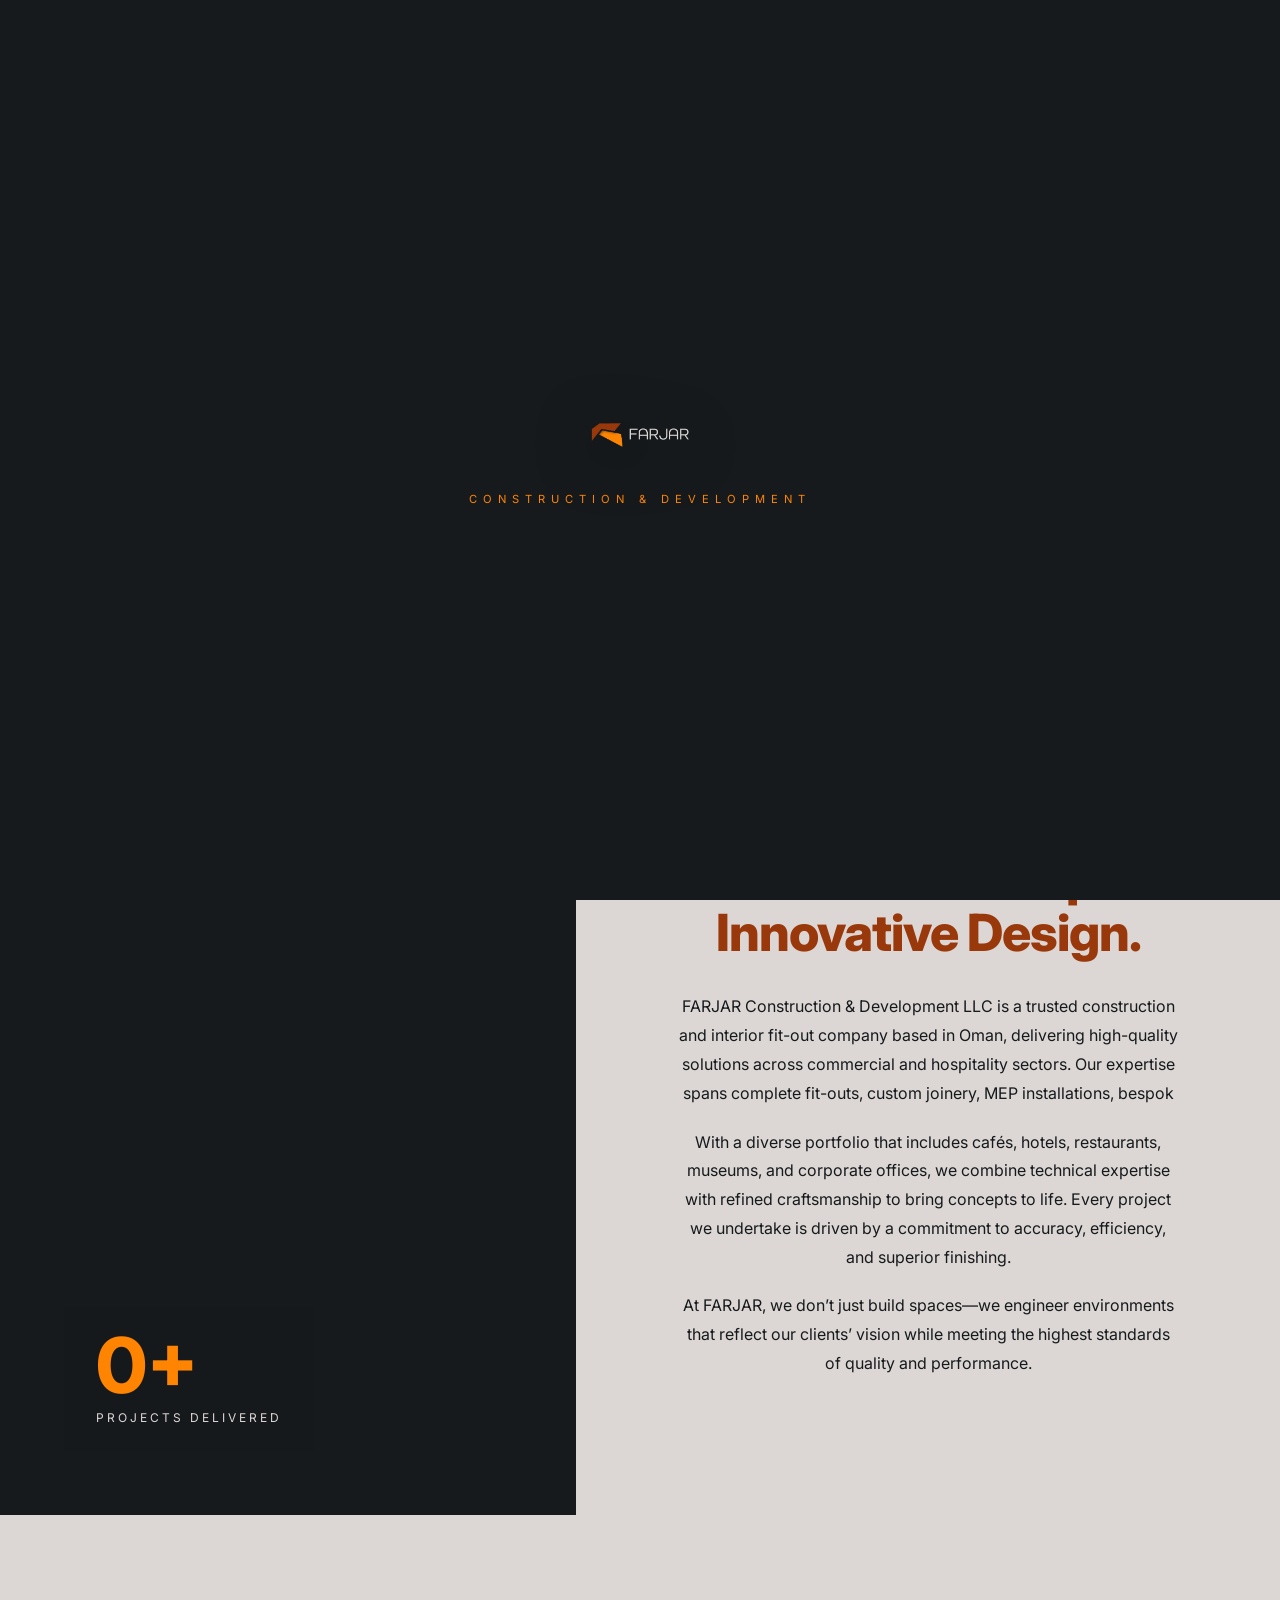
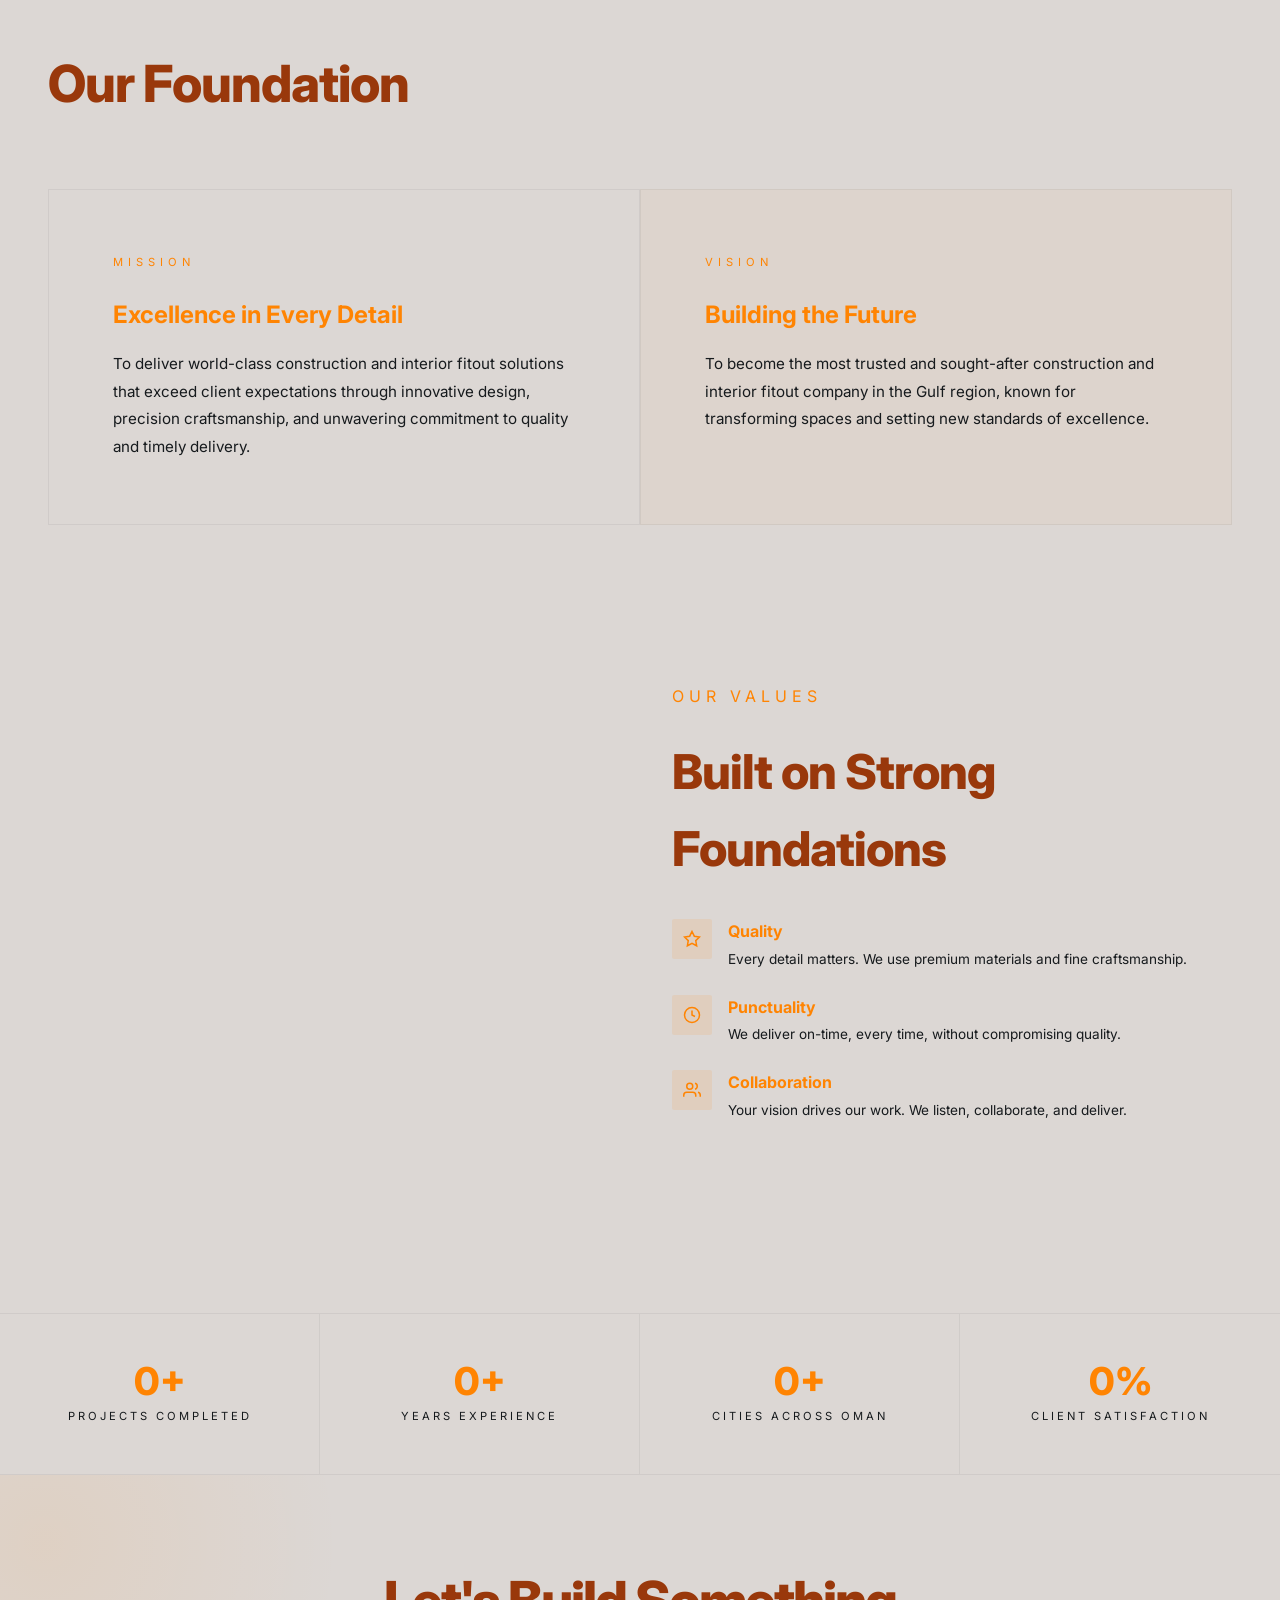
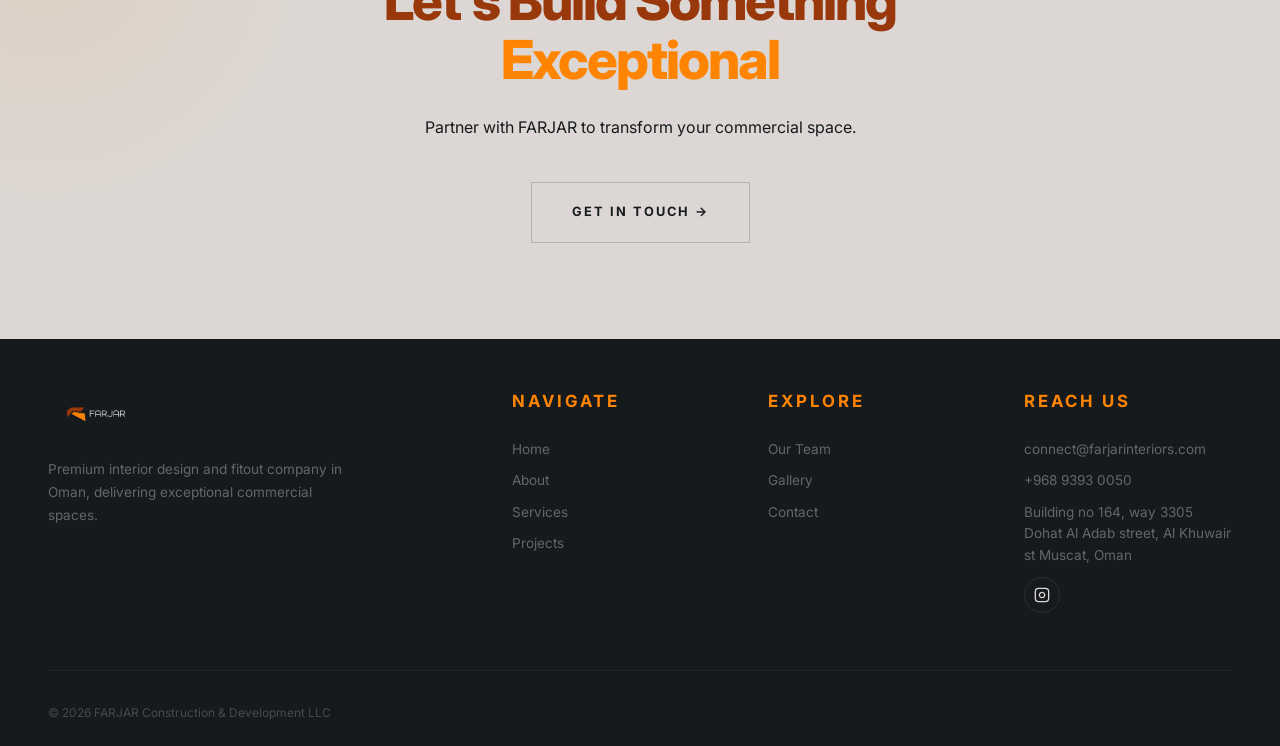
==== pages/about.html @ 0eae5cf3 "Initial commit Made-with: Cursor" ====
<!DOCTYPE html>
<html lang="en">
<head>
  <meta charset="UTF-8">
  <meta name="viewport" content="width=device-width, initial-scale=1.0">
  <meta name="description" content="About FARJAR Construction — our story, mission, vision, and values driving excellence in interior design and fitout across Oman.">
  <title>About — FARJAR</title>
  <link rel="preconnect" href="https://fonts.googleapis.com">
  <link rel="preconnect" href="https://fonts.gstatic.com" crossorigin>
  <link href="https://fonts.googleapis.com/css2?family=Inter:wght@300;400;500;600;700;800;900&display=swap" rel="stylesheet">
  <script src="https://cdn.tailwindcss.com"></script>
  <script>tailwind.config={theme:{extend:{colors:{dark:'#161A1D',beige:'#DCD7D4',brown:'#99380B',orange:'#FF8402'},fontFamily:{inter:['Inter','sans-serif']}}}}</script>
  <link rel="stylesheet" href="../css/style.css">
  <link rel="icon" type="image/png" href="../assets/images/logo/farjar-logo-stacked.png">
</head>
<body class="font-inter">

  <!-- Page Hero -->
  <section class="f-page-hero">
    <div class="f-page-hero-content">
      <span class="f-label">About Us</span>
      <h1>Crafting Spaces. <br>Building Legacies.</h1>
      <p>A leading construction and interior fitout company shaping exceptional spaces across Oman.</p>
    </div>
  </section>

  <!-- Split Story -->
  <section class="f-about">
    <div class="f-about-visual">
      <img src="../assets/images/projects/55-azaiba/55 Azaiba 01.jpeg" alt="55 Coffee" data-parallax loading="lazy">
      <div class="f-about-visual-stat" data-reveal="up">
        <h3 data-count="42">0+</h3>
        <p>Projects Delivered</p>
      </div>
    </div>
    <div class="f-about-content">
      <span class="f-label" data-reveal="up">Our Story</span>
      <h2 data-reveal="up">Precision Craftsmanship.<br>Innovative Design.</h2>
      <p data-reveal="up">FARJAR Construction & Development LLC is a trusted construction and interior fit-out 
        company based in Oman, delivering high-quality solutions across commercial and hospitality 
        sectors. Our expertise spans complete fit-outs, custom joinery, MEP installations, bespok</p>
      <p data-reveal="up">With a diverse portfolio that includes cafés, hotels, restaurants, museums, and corporate 
        offices, we combine technical expertise with refined craftsmanship to bring concepts to life. 
        Every project we undertake is driven by a commitment to accuracy, efficiency, and superior 
        finishing. </p>
        <p data-reveal="up">At FARJAR, we don’t just build spaces—we engineer environments that reflect our clients’ 
          vision while meeting the highest standards of quality and performance.</p>
    </div>
  </section>

  <!-- Mission / Vision — Layered Cards -->
  <section style="padding:8rem 3rem;">
    <div style="max-width:1200px;margin:0 auto;">
      <h2 style="font-size:clamp(2rem,4vw,3.5rem);font-weight:800;letter-spacing:-1px;margin-bottom:4rem;color:#99380B" data-reveal="up">Our Foundation</h2>
      <div style="display:grid;grid-template-columns:1fr 1fr;gap:0;">
        <div style="padding:4rem;border:1px solid rgba(22,26,29,0.06);position:relative" data-reveal="left">
          <span style="font-size:0.7rem;letter-spacing:5px;text-transform:uppercase;color:var(--orange);display:block;margin-bottom:1.5rem">Mission</span>
          <h3 style="font-size:1.5rem;font-weight:700;margin-bottom:1rem;color:#FF8402">Excellence in Every Detail</h3>
          <p style="font-size:0.95rem;color:#161A1D;line-height:1.8">To deliver world-class construction and interior fitout solutions that exceed client expectations through innovative design, precision craftsmanship, and unwavering commitment to quality and timely delivery.</p>
        </div>
        <div style="padding:4rem;border:1px solid rgba(22,26,29,0.06);background:rgba(255,132,2,0.03);position:relative" data-reveal="right">
          <span style="font-size:0.7rem;letter-spacing:5px;text-transform:uppercase;color:var(--orange);display:block;margin-bottom:1.5rem">Vision</span>
          <h3 style="font-size:1.5rem;font-weight:700;margin-bottom:1rem;color:#FF8402">Building the Future</h3>
          <p style="font-size:0.95rem;color:#161A1D;line-height:1.8">To become the most trusted and sought-after construction and interior fitout company in the Gulf region, known for transforming spaces and setting new standards of excellence.</p>
        </div>
      </div>
    </div>
  </section>

  <!-- Interactive Three.js + Values -->
  <section style="padding:0 3rem 10rem;">
    <div style="max-width:1200px;margin:0 auto;display:grid;grid-template-columns:1fr 1fr;gap:4rem;align-items:center">
      <div class="f-three-wrap" id="aboutThree" style="height:500px;"></div>
      <div>
        <span style="font-size:1rem;letter-spacing:5px;text-transform:uppercase;color:var(--orange);display:block;margin-bottom:1.5rem" data-reveal="up">Our Values</span>
        <h2 style="font-size:clamp(2rem,4vw,3rem);font-weight:800;letter-spacing:-1px;margin-bottom:2rem;color:#99380B" data-reveal="up">Built on Strong<br>Foundations</h2>
        <div style="display:flex;flex-direction:column;gap:1.5rem" data-stagger>
          <div style="display:flex;gap:1rem;align-items:start">
            <div style="width:40px;height:40px;flex-shrink:0;display:flex;align-items:center;justify-content:center;background:rgba(255,132,2,0.1);border-radius:2px"><svg width="18" height="18" viewBox="0 0 24 24" fill="none" stroke="#FF8402" stroke-width="2"><path d="M12 2l3.09 6.26L22 9.27l-5 4.87 1.18 6.88L12 17.77l-6.18 3.25L7 14.14 2 9.27l6.91-1.01L12 2z"/></svg></div>
            <div><h4 style="font-weight:700;margin-bottom:0.25rem;color:#FF8402">Quality</h4><p style="font-size:0.85rem;color:#161A1D;line-height:1.6">Every detail matters. We use premium materials and fine craftsmanship.</p></div>
          </div>
          <div style="display:flex;gap:1rem;align-items:start">
            <div style="width:40px;height:40px;flex-shrink:0;display:flex;align-items:center;justify-content:center;background:rgba(255,132,2,0.1);border-radius:2px"><svg width="18" height="18" viewBox="0 0 24 24" fill="none" stroke="#FF8402" stroke-width="2"><circle cx="12" cy="12" r="10"/><path d="M12 6v6l4 2"/></svg></div>
            <div><h4 style="font-weight:700;margin-bottom:0.25rem;color:#FF8402">Punctuality</h4><p style="font-size:0.85rem;color:#161A1D;line-height:1.6">We deliver on-time, every time, without compromising quality.</p></div>
          </div>
          <div style="display:flex;gap:1rem;align-items:start">
            <div style="width:40px;height:40px;flex-shrink:0;display:flex;align-items:center;justify-content:center;background:rgba(255,132,2,0.1);border-radius:2px"><svg width="18" height="18" viewBox="0 0 24 24" fill="none" stroke="#FF8402" stroke-width="2"><path d="M17 21v-2a4 4 0 0 0-4-4H5a4 4 0 0 0-4 4v2"/><circle cx="9" cy="7" r="4"/><path d="M23 21v-2a4 4 0 0 0-3-3.87"/><path d="M16 3.13a4 4 0 0 1 0 7.75"/></svg></div>
            <div><h4 style="font-weight:700;margin-bottom:0.25rem;color:#FF8402">Collaboration</h4><p style="font-size:0.85rem;color:#161A1D;line-height:1.6">Your vision drives our work. We listen, collaborate, and deliver.</p></div>
          </div>
        </div>
      </div>
    </div>
  </section>

  <!-- Stats -->
  <div class="f-stats">
    <div class="f-stat"><h3 data-count="42">0+</h3><p>Projects Completed</p></div>
    <div class="f-stat"><h3 data-count="3">0+</h3><p>Years Experience</p></div>
    <div class="f-stat"><h3 data-count="15">0+</h3><p>Cities Across Oman</p></div>
    <div class="f-stat"><h3 data-count="100">0%</h3><p>Client Satisfaction</p></div>
  </div>

  <!-- CTA -->
  <section class="f-cta">
    <h2 data-reveal="up">Let's Build Something<br><span style="color:var(--orange)">Exceptional</span></h2>
    <p data-reveal="up">Partner with FARJAR to transform your commercial space.</p>
    <a href="https://api.whatsapp.com/send?phone=96893930050" target="_blank" rel="noopener noreferrer" data-reveal="up"><span>Get In Touch →</span></a>
  </section>

  <script src="https://cdnjs.cloudflare.com/ajax/libs/three.js/r128/three.min.js"></script>
  <script src="https://cdnjs.cloudflare.com/ajax/libs/gsap/3.12.5/gsap.min.js"></script>
  <script src="https://cdnjs.cloudflare.com/ajax/libs/gsap/3.12.5/ScrollTrigger.min.js"></script>
  <script>gsap.registerPlugin(ScrollTrigger);</script>
  <script src="../reusable_code/loader.js"></script>
  <script src="../reusable_code/nav.js"></script>
  <script src="../js/three-scene.js"></script>
  <script src="../js/animations.js"></script>
  <script>document.addEventListener('DOMContentLoaded',()=>{createThreeScene('aboutThree',{geometryType:'icosahedron'})});</script>
  <script src="../reusable_code/footer.js"></script>
</body>
</html>
---- css/style.css ----
/* ============================================
   FARJAR V2 — Award-Winning Design System
   Palette: #DCD7D4 (bg) · #161A1D (text) · #99380B · #FF8402
   ============================================ */

:root {
  --dark:   #161A1D;
  --beige:  #DCD7D4;
  --brown:  #99380B;
  --orange: #FF8402;
  --font:   'Inter', sans-serif;
}

/* === RESET === */
*,*::before,*::after{margin:0;padding:0;box-sizing:border-box}
html{font-size:16px;overflow-x:hidden;scroll-behavior:smooth}
body{font-family:var(--font);background:var(--beige);color:var(--dark);line-height:1.6;overflow-x:hidden;-webkit-font-smoothing:antialiased;-moz-osx-font-smoothing:grayscale}
a{text-decoration:none;color:inherit}
ul,ol{list-style:none}
img{max-width:100%;display:block}
button{cursor:pointer;border:none;background:none;font-family:inherit;outline:none}
input,textarea{font-family:inherit;outline:none}

/* === SMOOTH SCROLL CONTAINER === */
.smooth-wrapper{position:relative;width:100%}

/* === LOADER — Cinematic (stays dark for drama) === */
.f-loader{
  position:fixed;inset:0;z-index:10000;
  background:var(--dark);
  display:flex;align-items:center;justify-content:center;flex-direction:column;
}
.f-loader-line{
  width:0;height:2px;background:var(--orange);
  position:absolute;top:50%;left:0;
  transition:none;
}
.f-loader-text{
  font-size:clamp(2rem,6vw,4.5rem);font-weight:800;
  letter-spacing:-2px;color:var(--beige);
  opacity:0;
  clip-path:inset(0 100% 0 0);
}
.f-loader-sub{
  font-size:0.7rem;letter-spacing:6px;text-transform:uppercase;
  color:var(--orange);margin-top:1rem;opacity:0;
}

/* === NAV — Standard Professional === */
.f-navbar{
  position:fixed;top:0;left:0;width:100%;z-index:1000;
  padding:0.75rem 1.25rem;
  display:flex;align-items:center;justify-content:space-between;
  background:#161A1D;
  transition:all 0.4s ease;
  border-bottom:1px solid rgba(220,215,212,0.08);
}

.f-navbar.scrolled{
  background:rgba(22,26,29,0.95);
  backdrop-filter:blur(10px);
  padding:0.6rem 1.25rem;
  border-bottom:1px solid rgba(220,215,212,0.1);
  box-shadow:0 4px 30px rgba(0,0,0,0.25);
}

.f-navbar-logo {
  display:flex;align-items:center;justify-content:center;
  transition:all 0.4s ease;
}
.f-navbar-logo img{
  height:46px;
  object-fit:contain;
  filter:drop-shadow(0 2px 8px rgba(22,26,29,0.1));
}
.f-navbar-logo:hover {
  transform:translateY(-2px) scale(1.02);
}

.f-navbar-links{
  display:flex;align-items:center;gap:1.25rem;
}
.f-navbar-links a{
  font-size:0.8rem;
  font-weight:600;
  letter-spacing:0.8px;
  text-transform:uppercase;
  color:var(--beige);
  transition:color 0.3s ease;
  position:relative;
}
.f-navbar-links a:hover,
.f-navbar-links a.active{
  color:var(--orange);
}
.f-navbar-links a::after{
  content:'';position:absolute;bottom:-4px;left:0;
  width:0%;height:2px;background:var(--orange);
  transition:width 0.3s ease;
}
.f-navbar-links a:hover::after,
.f-navbar-links a.active::after{
  width:100%;
}

.mobile-only{display:none;}
.desktop-only{display:flex;}

/* Mobile Hamburger */
.f-nav-menu-btn{
  width:34px;height:34px;
  display:flex;flex-direction:column;align-items:center;justify-content:center;gap:5px;
  cursor:pointer;position:relative;z-index:1001;
}
.f-nav-menu-btn span{
  width:18px;height:2px;background:var(--beige);
  transition:all 0.4s cubic-bezier(0.77,0,0.175,1);
  transform-origin:center;
}
.f-nav-menu-btn.open span:nth-child(1){transform:rotate(45deg) translate(5px,5px)}
.f-nav-menu-btn.open span:nth-child(2){opacity:0;transform:scaleX(0)}
.f-nav-menu-btn.open span:nth-child(3){transform:rotate(-45deg) translate(5px,-5px)}

/* Mobile Dropdown */
.f-mobile-dropdown{
  position:fixed;top:0;left:0;width:100%;
  background:#161A1D;z-index:999;
  display:flex;flex-direction:column;align-items:center;padding:5rem 2rem 2rem;
  transform:translateY(-100%);
  transition:transform 0.5s cubic-bezier(0.77,0,0.175,1);
  border-bottom:1px solid rgba(220,215,212,0.08);
  box-shadow:0 10px 40px rgba(0,0,0,0.35);
}
.f-mobile-dropdown.open{
  transform:translateY(0);
}
.f-mobile-dropdown a{
  font-size:1.5rem;font-weight:700;
  color:var(--beige);
  padding:1rem 0;width:100%;text-align:center;
  border-bottom:1px solid rgba(220,215,212,0.08);
}
.f-mobile-dropdown a:hover,
.f-mobile-dropdown a.active{color:var(--orange)}

/* Ensure section navigation/action links use brand text color */
.f-hero-cta span,
.f-service-slider-nav button{
  color:var(--brown);
}

/* Larger span/subheading text across sections */
.f-label,
.f-hero-tag,
.f-project-cat,
.f-team-member-role,
.f-form-field label,
.f-footer-col h5{
  font-size:1.05rem !important;
}

.f-services span[data-reveal][style*="letter-spacing:5px"],
.f-services span[data-reveal][style*="letter-spacing: 5px"],
.f-projects span[data-reveal][style*="letter-spacing:5px"],
.f-projects span[data-reveal][style*="letter-spacing: 5px"],
.f-gallery span[data-reveal][style*="letter-spacing:5px"],
.f-gallery span[data-reveal][style*="letter-spacing: 5px"],
.f-team span[data-reveal][style*="letter-spacing:5px"],
.f-team span[data-reveal][style*="letter-spacing: 5px"],
.f-contact span[data-reveal][style*="letter-spacing:5px"],
.f-contact span[data-reveal][style*="letter-spacing: 5px"]{
  font-size:1.15rem !important;
}

@media(max-width:1024px){
  .desktop-only{display:none;}
  .mobile-only{display:flex;}
}

/* === HERO — Cinematic Split === */
.f-hero{
  height:100vh;width:100%;
  position:relative;overflow:hidden;
  display:grid;grid-template-columns:1fr 1fr;
}
.f-hero-left{
  display:flex;flex-direction:column;justify-content:flex-end;
  /* push hero content below fixed navbar */
  padding:5.6rem 3rem 6rem;position:relative;z-index:2;
}
.f-hero-right{
  position:relative;overflow:hidden;
}
.f-hero-right video{
  position:absolute;inset:0;width:100%;height:100%;object-fit:cover;
}
.f-hero-right::after{
  content:'';position:absolute;inset:0;
  background:linear-gradient(to right,var(--beige) 0%,transparent 40%);
}
.f-hero-tag{
  font-size:0.7rem;letter-spacing:5px;text-transform:uppercase;
  color:var(--orange);margin-bottom:1.5rem;
  overflow:hidden;
}
.f-hero-title{
  font-size:clamp(2.5rem,4.5vw,4.5rem);font-weight:800;
  line-height:1;letter-spacing:-1.5px;
  color:#99380B;
}
.f-hero-title span{
  display:block;overflow:hidden;
}
.f-hero-title span em{
  display:inline-block;font-style:normal;
  transform:translateY(120%);
}
.f-hero-desc{
  font-size:1rem;color:#161A1D;
  max-width:380px;margin-top:2rem;line-height:1.8;
}
.f-hero-cta{
  margin-top:2.5rem;display:flex;align-items:center;gap:1rem;
}
.f-hero-cta a{
  display:inline-flex;align-items:center;gap:0.5rem;
  padding:1rem 2rem;font-size:0.8rem;font-weight:600;
  letter-spacing:2px;text-transform:uppercase;
  border:1px solid rgba(22,26,29,0.2);
  color:var(--dark);
  transition:all 0.5s cubic-bezier(0.77,0,0.175,1);
  position:relative;overflow:hidden;
}
.f-hero-cta a::before{
  content:'';position:absolute;inset:0;
  background:var(--orange);
  transform:translateX(-101%);
  transition:transform 0.5s cubic-bezier(0.77,0,0.175,1);
}
.f-hero-cta a:hover::before{transform:translateX(0)}
.f-hero-cta a span{position:relative;z-index:1}
.f-hero-cta a:hover{border-color:var(--orange);color:#fff}

/* Scroll indicator */
.f-scroll-cue{
  position:absolute;bottom:3rem;left:3rem;z-index:3;
  display:flex;align-items:center;gap:1rem;
}
.f-scroll-cue-line{
  width:60px;height:1px;background:var(--orange);
  transform-origin:left;
  animation:scrollCuePulse 2s ease-in-out infinite;
}
@keyframes scrollCuePulse{
  0%,100%{transform:scaleX(1);opacity:0.5}
  50%{transform:scaleX(1.5);opacity:1}
}
.f-scroll-cue span{
  font-size:0.65rem;letter-spacing:4px;text-transform:uppercase;
  color:rgba(22,26,29,0.4);
}

/* === HORIZONTAL SCROLL SECTION === */
.f-hscroll{
  position:relative;overflow:hidden;
}
.f-hscroll-track{
  display:flex;width:max-content;
  will-change:transform;
}
.f-hscroll-panel{
  width:100vw;height:100vh;flex-shrink:0;
  display:flex;align-items:center;justify-content:center;
  position:relative;padding:3rem;
}

/* === ABOUT — Split Storytelling === */
.f-about{
  min-height:100vh;
  display:grid;grid-template-columns:45% 55%;
  position:relative;
}
.f-about-visual{
  position:relative;overflow:hidden;
  background:var(--dark);
}
.f-about-visual img{
  width:100%;height:100%;object-fit:cover;
}
.f-about-visual::after{
  content:none;
}
.f-about-visual-stat{
  position:absolute;bottom:4rem;left:4rem;z-index:2;
  background:rgba(22,26,29,0.75);backdrop-filter:blur(10px);
  padding:1.5rem 2rem;
}
.f-about-visual-stat h3{
  font-size:clamp(3rem,6vw,5rem);font-weight:800;
  color:#FF8402;line-height:0.9;
}
.f-about-visual-stat p{
  font-size:0.75rem;letter-spacing:3px;text-transform:uppercase;
  color:var(--beige);margin-top:0.5rem;
}
.f-about-content{
  padding:6rem 4rem;display:flex;flex-direction:column;justify-content:center;
  align-items:center;text-align:center;
}
.f-about-content .f-label{
  font-size:0.7rem;letter-spacing:5px;text-transform:uppercase;
  color:#FF8402;margin-bottom:2rem;
}
.f-about-content h2{
  font-size:clamp(2.3rem,4vw,3.6rem);font-weight:800;
  line-height:1.1;letter-spacing:-1px;
  margin-bottom:2rem;color:#99380B;
}
.f-about-content p{
  font-size:1rem;color:#161A1D;
  max-width:500px;line-height:1.8;margin-bottom:1.25rem;
  text-align:center;
}
.f-about-values{
  display:grid;grid-template-columns:1fr 1fr;gap:2rem;margin-top:3rem;
}
.f-about-value{
  padding:1.5rem;border:1px solid rgba(22,26,29,0.08);
  transition:all 0.4s ease;
  background:rgba(255,255,255,0.3);
  backdrop-filter:blur(10px);
}
.f-about-value:hover{
  border-color:var(--orange);
  transform:translateY(-4px);
  box-shadow:0 12px 24px rgba(22,26,29,0.08);
}
.f-about-value h4{
  font-size:1rem;font-weight:700;margin-bottom:0.5rem;color:#FF8402;
  text-align:left;
}
.f-about-value p{
  font-size:0.85rem;color:#161A1D;
  margin:0;line-height:1.6;
  text-align:left;
}

/* === SERVICES — Stacked Cards === */
.f-services{
  padding:5rem 3rem;position:relative;
}
.f-services-header{
  display:flex;flex-direction:column;gap:1rem;
  margin-bottom:3.5rem;align-items:center;max-width:900px;
  text-align:center;margin-left:auto;margin-right:auto;
}
.f-services-header h2{
  font-size:clamp(2.3rem,4vw,3.6rem);font-weight:800;
  line-height:1.1;letter-spacing:-1.5px;color:#99380B;
}
.f-services-header p{
  font-size:1rem;color:#161A1D;
  max-width:620px;line-height:1.75;
}
.f-service-stack{
  display:flex;gap:0;
  position:relative;
}
#serviceSlider{
  transition:left 0.55s cubic-bezier(0.25,0.46,0.45,0.94);
}
.f-service-stack-wrap{
  overflow:hidden;position:relative;
  scroll-behavior:smooth;
}
/* Homepage slider: taller slide + full image in frame (contain), not heavy crop */
.f-service-stack-wrap--rich .f-service-item{
  height:min(76vh,920px);
  min-height:520px;
  background:linear-gradient(180deg,#22282c 0%,#161A1D 45%,#161A1D 100%);
}
.f-service-slider-nav{
  display:flex;gap:1rem;margin-top:2.5rem;justify-content:center;
}
.f-service-slider-nav button{
  width:48px;height:48px;border-radius:50%;
  border:1px solid rgba(22,26,29,0.15);background:transparent;
  display:flex;align-items:center;justify-content:center;
  cursor:pointer;transition:all 0.4s ease;color:var(--dark);
  font-size:1.2rem;
}
.f-service-slider-nav button:hover{
  background:var(--orange);border-color:var(--orange);color:#fff;
}
.f-service-dots{
  display:flex;flex-wrap:wrap;gap:0.45rem;align-items:center;
  justify-content:center;
  max-width:min(100%,640px);
}
.f-service-dot{
  min-width:34px;height:34px;padding:0 0.5rem;border-radius:999px;
  background:rgba(22,26,29,0.06);
  border:1px solid rgba(22,26,29,0.14);
  color:rgba(22,26,29,0.65);
  font-size:0.72rem;
  font-weight:700;
  line-height:1;
  display:inline-flex;
  align-items:center;
  justify-content:center;
  transition:all 0.3s ease;
  cursor:pointer;
}
.f-service-dot.active{
  background:var(--orange);
  color:var(--dark);
  border-color:var(--orange);
  box-shadow:0 8px 20px rgba(255,132,2,0.25);
}
.f-service-item{
  position:relative;height:62vh;overflow:hidden;
  flex:0 0 100%;width:100%;
  cursor:pointer;
  transform-style:preserve-3d;
  transition:transform 0.28s ease;
  will-change:transform;
}
.f-service-item img{
  position:absolute;inset:0;width:100%;height:100%;
  object-fit:cover;opacity:0.3;
  transition:all 0.65s ease;
}
.f-service-item:hover img{opacity:0.5;transform:scale(1.015)}
.f-service-item:hover{
  z-index:2;
}
.f-service-item-inner{
  position:relative;z-index:2;height:100%;
  display:flex;flex-direction:column;justify-content:flex-end;
  padding:3rem 2rem;
  transition:all 0.4s cubic-bezier(0.77,0,0.175,1), transform 0.28s ease;
  transform-style:preserve-3d;
  will-change:transform;
}
.f-service-item:hover .f-service-item-inner{
  background:linear-gradient(to top,rgba(153,56,11,0.72) 0%,transparent 85%);
}
.f-service-num{
  font-size:0.95rem;
  letter-spacing:2px;
  color:#FFB36A;
  font-weight:700;
  margin-bottom:0.9rem;
  display:inline-flex;
  align-items:center;
  justify-content:center;
  min-width:44px;
  padding:0.3rem 0.55rem;
  border:1px solid rgba(255,179,106,0.45);
  background:rgba(22,26,29,0.45);
  backdrop-filter:blur(6px);
  border-radius:999px;
  text-shadow:0 0 14px rgba(255,132,2,0.55);
  box-shadow:0 0 0 1px rgba(255,132,2,0.15) inset;
}
.f-service-title{
  font-size:1.6rem;font-weight:700;margin-bottom:0.5rem;
  color:var(--beige);
  transition:transform 0.35s ease;
}
.f-service-item:hover .f-service-title{
  transform:translateY(-4px);
}
.f-service-title,
.f-service-num,
.f-service-desc{
  transform:translateZ(14px);
}
.f-service-desc{
  font-size:0.85rem;color:rgba(220,215,212,0.4);
  max-height:0;overflow:hidden;
  transition:all 0.4s cubic-bezier(0.77,0,0.175,1);
  line-height:1.7;
}
.f-service-item:hover .f-service-desc{
  max-height:200px;color:rgba(220,215,212,0.8);
}
/* Homepage services slider: clearer photos + readable type at rest; hover unchanged */
.f-service-stack-wrap--rich .f-service-item img{
  object-fit:contain;
  object-position:center center;
  opacity:0.88;
  filter:contrast(1.06) saturate(1.03);
}
.f-service-stack-wrap--rich .f-service-item:hover img{
  opacity:0.5;
  transform:scale(1.015);
}
.f-service-stack-wrap--rich .f-service-item .f-service-num{
  color:#FF8402;
  border-color:rgba(255,132,2,0.55);
  text-shadow:0 0 12px rgba(255,132,2,0.45);
  box-shadow:0 0 0 1px rgba(255,132,2,0.2) inset;
}
.f-service-stack-wrap--rich .f-service-item .f-service-title{
  color:#FF8402;
  text-shadow:0 1px 3px rgba(22,26,29,0.35);
}
.f-service-stack-wrap--rich .f-service-item .f-service-desc{
  color:rgba(255,132,2,0.72);
}
.f-service-stack-wrap--rich .f-service-item:hover .f-service-title{
  color:var(--beige);
  text-shadow:none;
  transform:translateY(-4px);
}
.f-service-stack-wrap--rich .f-service-item:hover .f-service-desc{
  color:rgba(220,215,212,0.8);
}

/* Services page: card grid (no slider), shared rich imagery + type */
.f-services--card-grid .f-service-stack{
  display:grid;
  grid-template-columns:repeat(3,1fr);
  gap:1.75rem;
  max-width:1280px;
  margin-left:auto;margin-right:auto;
  width:100%;
}
.f-services--card-grid .f-service-item{
  flex:unset;
  width:100%;
  height:clamp(300px,42vw,430px);
  border-radius:14px;
  overflow:hidden;
  box-shadow:0 10px 36px rgba(22,26,29,0.11);
  border:1px solid rgba(22,26,29,0.08);
  transition:box-shadow 0.45s ease, border-color 0.35s ease;
  transform-style:preserve-3d;
}
.f-services--card-grid .f-service-item:hover{
  z-index:3;
  box-shadow:0 28px 56px rgba(22,26,29,0.16);
  border-color:rgba(255,132,2,0.22);
}
.f-services--card-grid .f-service-item img{
  opacity:0.88;
  filter:contrast(1.06) saturate(1.03);
}
.f-services--card-grid .f-service-item:hover img{
  opacity:0.5;
  transform:scale(1.015);
}
.f-services--card-grid .f-service-item .f-service-title{
  color:#161A1D;
  text-shadow:0 1px 0 rgba(255,255,255,0.55);
}
.f-services--card-grid .f-service-item .f-service-desc{
  color:rgba(22,26,29,0.5);
}
.f-services--card-grid .f-service-item:hover .f-service-title{
  color:var(--beige);
  text-shadow:none;
  transform:translateY(-4px);
}
.f-services--card-grid .f-service-item:hover .f-service-desc{
  color:rgba(220,215,212,0.8);
}
.f-services--card-grid .f-service-item-inner{
  padding:2rem 1.5rem;
}

/* === PROJECTS — Horizontal Scroll Gallery === */
.f-projects{
  padding:5rem 0 0;position:relative;
}
/* Project card mask wrapper */
.f-project-card{
  overflow:hidden;
}
.f-project-card .f-project-img-wrapper{
  width:100%;height:100%;overflow:hidden;
  position:absolute;inset:0;
}
.f-project-card .f-project-img-wrapper img{
  width:100%;height:100%;object-fit:cover;
  transition:transform 1.2s cubic-bezier(0.25,0.46,0.45,0.94);
}
.f-projects-header{
  padding:0 3rem 4rem;
  display:flex;justify-content:center;align-items:center;
  flex-direction:column;gap:1rem;text-align:center;
}
.f-projects-header p{
  text-align:center !important;
  color:#161A1D !important;
}
.f-projects-header h2{
  font-size:clamp(2.3rem,4vw,3.6rem);font-weight:800;
  line-height:1.1;letter-spacing:-1.5px;color:#99380B;
}
.f-projects-scroll{
  display:flex;gap:2rem;padding:0 3rem 6rem;
  overflow-x:auto;scroll-snap-type:x mandatory;
  scrollbar-width:none;
  -ms-overflow-style:none;
  cursor:grab;
  scroll-behavior:smooth;
}
.f-projects-scroll::-webkit-scrollbar{display:none}
.f-projects-scroll:active{cursor:grabbing}

.f-project-card{
  flex:0 0 55vw;height:65vh;
  position:relative;overflow:hidden;
  scroll-snap-align:center;
  border-radius:2px;
  transition:all 0.6s cubic-bezier(0.77,0,0.175,1);
}
.f-project-card:hover{
  flex:0 0 60vw;
  transform:translateY(-3px);
  box-shadow:0 10px 28px rgba(22,26,29,0.1);
}
.f-project-card > img,
.f-project-card .f-project-img-wrapper img{
  width:100%;height:100%;object-fit:cover;
  transition:transform 1.2s cubic-bezier(0.25,0.46,0.45,0.94);
}
.f-project-card:hover .f-project-img-wrapper img{transform:scale(1.08)}
.f-project-info{
  position:absolute;bottom:0;left:0;right:0;
  padding:3rem;
  background:linear-gradient(to top,rgba(22,26,29,0.9) 0%,transparent 100%);
  transform:translateY(20px);opacity:0;
  transition:all 0.5s cubic-bezier(0.77,0,0.175,1);
}
.f-project-card:hover .f-project-info{transform:translateY(0);opacity:1}
.f-project-cat{
  font-size:0.65rem;letter-spacing:3px;text-transform:uppercase;
  color:#FF8402;margin-bottom:0.5rem;
}
.f-project-name{
  font-size:1.8rem;font-weight:700;letter-spacing:-0.5px;
  color:var(--beige);
}
.f-project-loc{
  font-size:0.85rem;color:rgba(220,215,212,0.5);margin-top:0.25rem;
}
.f-project-narrative{
  font-size:0.82rem;color:rgba(220,215,212,0.82);
  margin-top:0.85rem;line-height:1.55;max-width:30rem;
}
.f-project-narrative strong{
  display:block;font-weight:600;color:rgba(220,215,212,0.95);
  margin-bottom:0.35rem;font-size:0.88rem;
}
.f-project-scope{
  font-size:0.78rem;color:rgba(220,215,212,0.72);
  margin-top:0.65rem;line-height:1.45;max-width:28rem;
}
.f-project-dates{
  font-size:0.78rem;color:rgba(220,215,212,0.68);
  margin-top:0.45rem;line-height:1.45;max-width:28rem;
}
.f-project-map-row{
  margin-top:0.55rem;
  display:flex;flex-wrap:wrap;align-items:baseline;gap:0.35rem 0.5rem;
}
.f-project-detail-label{
  font-size:0.62rem;letter-spacing:0.12em;text-transform:uppercase;
  color:rgba(255,132,2,0.95);font-weight:600;margin-right:0.35rem;
}
.f-project-detail-sep{opacity:0.45;margin:0 0.35rem}
.f-project-map{
  display:inline-flex;align-items:center;gap:0.35rem;
  font-size:0.72rem;font-weight:600;letter-spacing:0.06em;text-transform:uppercase;
  color:#FF8402;text-decoration:none;border-bottom:1px solid rgba(255,132,2,0.35);
  padding-bottom:1px;transition:color 0.2s ease,border-color 0.2s ease;
}
.f-project-map:hover{color:#fff;border-bottom-color:rgba(255,255,255,0.5)}
.f-project-map-na{
  font-size:0.72rem;color:rgba(220,215,212,0.4);font-weight:500;
  letter-spacing:0.04em;text-transform:none;
}
.f-category-desc{
  font-size:0.9rem;color:rgba(22,26,29,0.55);
  max-width:42rem;line-height:1.75;margin-top:1rem;
}
.f-projects-category{padding-bottom:1rem}

/* === TEAM — Interactive Reveal === */
.f-team{
  padding:5rem 3rem;position:relative;
}
.f-team-header{
  text-align:center;
  margin-bottom:4.75rem;
  max-width:860px;
  margin-left:auto;
  margin-right:auto;
}
.f-team-header h2{
  font-size:clamp(2.3rem,4vw,3.6rem);font-weight:800;
  letter-spacing:-1.5px;color:#99380B;
}
.f-team-grid{
  display:grid;grid-template-columns:repeat(3,1fr);gap:1rem;
  max-width:1200px;margin:0 auto;
}
.f-team-member{
  position:relative;overflow:hidden;
  height:480px;cursor:pointer;
  border:1px solid rgba(22,26,29,0.06);
  transition:transform 0.5s ease, box-shadow 0.5s ease;
}
.f-team-member:hover{
  transform:translateY(-2px);
  z-index:2;
  box-shadow:0 14px 34px rgba(22,26,29,0.16);
}
.f-team-member-bg{
  position:absolute;inset:0;
  background:linear-gradient(135deg,var(--brown),var(--dark));
  display:flex;align-items:center;justify-content:center;
}
.f-team-member-bg svg{
  width:60px;height:60px;opacity:0.15;
}
.f-team-member-bio{
  position:absolute;inset:0;z-index:2;
  display:flex;flex-direction:column;justify-content:flex-end;
  padding:2.1rem;
  background:linear-gradient(to top,rgba(22,26,29,0.72) 0%,rgba(22,26,29,0.18) 52%,transparent 100%);
  transform:translateY(18px);
  opacity:0.9;
  transition:all 0.45s cubic-bezier(0.77,0,0.175,1);
  border:1px solid rgba(220,215,212,0.12);
  backdrop-filter:blur(6px) saturate(1.08);
}
.f-team-member:hover .f-team-member-bio{
  transform:translateY(0);
  opacity:1;
  background:linear-gradient(to top,rgba(22,26,29,0.76) 0%,rgba(22,26,29,0.34) 58%,rgba(22,26,29,0.12) 100%);
  border-color:rgba(255,132,2,0.35);
  box-shadow:
    0 16px 36px rgba(22,26,29,0.38),
    0 0 22px rgba(255,132,2,0.2),
    inset 0 1px 0 rgba(220,215,212,0.2);
}
.f-team-member-name{
  font-size:1.35rem;font-weight:700;margin-bottom:0.35rem;
  line-height:1.25;
  color:var(--beige);
  transition:transform 0.4s ease, text-shadow 0.4s ease;
}
.f-team-member:hover .f-team-member-name{
  transform:translateY(-3px);
  text-shadow:0 0 16px rgba(255,255,255,0.15);
}
.f-team-member-role{
  font-size:0.7rem;letter-spacing:3px;text-transform:uppercase;
  color:#FF8402;
}
.f-team-member-desc{
  font-size:0.85rem;color:rgba(220,215,212,0.4);
  max-height:0;overflow:hidden;margin-top:0;
  transition:all 0.5s ease;line-height:1.7;
}
.f-team-member:hover .f-team-member-desc{
  max-height:120px;margin-top:1rem;
}
.f-team-member-social{
  display:flex;gap:0.75rem;margin-top:0;
  opacity:0;transform:translateY(10px);
  transition:all 0.4s ease 0.15s;
}
.f-team-member:hover .f-team-member-social{
  opacity:1;transform:translateY(0);margin-top:1rem;
}
.f-team-member-social a{
  width:32px;height:32px;border-radius:50%;
  border:1px solid rgba(220,215,212,0.15);
  display:flex;align-items:center;justify-content:center;
  transition:all 0.3s ease;color:var(--beige);
}
.f-team-member-social a:hover{
  background:var(--orange);border-color:var(--orange);color:var(--dark);
}

/* === GALLERY — Motion Zoom === */
.f-gallery{
  padding:5rem 3rem;position:relative;
}
.f-gallery-header{
  margin-bottom:4rem;
  text-align:center;
}
.f-gallery-header h2{
  font-size:clamp(2.3rem,4vw,3.6rem);font-weight:800;letter-spacing:-1.5px;color:#99380B;
}
.f-gallery-grid{
  display:grid;
  grid-template-columns:repeat(3,1fr);
  grid-auto-rows:300px;
  gap:0.5rem;
}
.f-gallery-grid .f-gal-item:nth-child(1){grid-column:span 2;grid-row:span 2}
.f-gallery-grid .f-gal-item:nth-child(4){grid-row:span 2}
.f-gal-item{
  position:relative;overflow:hidden;cursor:pointer;
  transition:transform 0.5s ease, box-shadow 0.5s ease;
  transform-style:preserve-3d;
  perspective:900px;
}
.f-gal-item:hover{
  transform:perspective(900px) translateY(-2px) scale(1.01);
  z-index:2;
  box-shadow:0 8px 20px rgba(22,26,29,0.08);
}
.f-gal-item img{
  width:100%;height:100%;object-fit:cover;
  transition:transform 1s cubic-bezier(0.25,0.46,0.45,0.94), filter 0.4s ease;
  backface-visibility:hidden;
}
.f-gal-item:hover img{
  transform:translateZ(18px) scale(1.06);
  filter:contrast(1.04) saturate(1.05);
}
.f-gal-item::after{
  content:'';position:absolute;inset:0;
  background:rgba(22,26,29,0);
  transition:background 0.4s ease;
}
.f-gal-item:hover::after{background:rgba(22,26,29,0.3)}
.f-gal-label{
  position:absolute;bottom:1.5rem;left:1.5rem;z-index:2;
  font-size:0.9rem;font-weight:600;color:var(--beige);
  opacity:0;transform:translateY(10px);
  transition:all 0.4s ease;
}
.f-gal-item:hover .f-gal-label{opacity:1;transform:translateY(0)}
.f-gal-zoom-icon{
  position:absolute;top:50%;left:50%;z-index:2;
  transform:translate(-50%,-50%) scale(0.5);
  opacity:0;transition:all 0.4s ease;
  width:48px;height:48px;border-radius:50%;
  border:1px solid var(--beige);
  display:flex;align-items:center;justify-content:center;
}
.f-gal-item:hover .f-gal-zoom-icon{
  opacity:1;transform:translate(-50%,-50%) scale(1);
}

/* Gallery fullscreen view */
.f-gallery-view{
  position:fixed;inset:0;z-index:9999;
  background:rgba(22,26,29,0.97);backdrop-filter:blur(40px);
  display:flex;align-items:center;justify-content:center;
  opacity:0;pointer-events:none;
  transition:opacity 0.5s ease;
}
.f-gallery-view.open{opacity:1;pointer-events:auto}
.f-gallery-view img{
  max-width:92vw;max-height:92vh;object-fit:contain;
  transform:scale(0.85);
  transition:transform 0.6s cubic-bezier(0.25,0.46,0.45,0.94);
}
.f-gallery-view.open img{transform:scale(1)}
.f-gallery-view-close{
  position:absolute;top:2rem;right:2rem;
  width:48px;height:48px;border-radius:50%;
  background:rgba(220,215,212,0.08);
  display:flex;align-items:center;justify-content:center;
  color:var(--beige);transition:all 0.3s ease;
}
.f-gallery-view-close:hover{background:var(--orange);color:var(--dark)}
.f-gallery-view-nav{
  position:absolute;top:50%;transform:translateY(-50%);
  width:52px;height:52px;border-radius:50%;
  background:rgba(220,215,212,0.06);
  display:flex;align-items:center;justify-content:center;
  color:var(--beige);transition:all 0.3s ease;
}
.f-gallery-view-nav:hover{background:var(--orange);color:var(--dark)}
.f-gallery-view-nav.prev{left:2rem}
.f-gallery-view-nav.next{right:2rem}

/* === CONTACT — Asymmetric Split === */
.f-contact{
  min-height:100vh;display:grid;
  grid-template-columns:55% 45%;
}
.f-contact-form-side{
  padding:4.5rem 4rem;
  display:flex;flex-direction:column;justify-content:center;
  align-items:center;text-align:center;
}
.f-contact-form,
.f-contact-form-side > p{
  text-align:left;
}
.f-contact-form-side h2{
  font-size:clamp(2.3rem,4vw,3.6rem);font-weight:800;
  letter-spacing:-1px;margin-bottom:3rem;color:#99380B;
}
.f-contact-form{display:flex;flex-direction:column;gap:1.5rem;max-width:500px}
.f-form-row{display:grid;grid-template-columns:1fr 1fr;gap:1rem}
.f-form-field{display:flex;flex-direction:column;gap:0.4rem}
.f-form-field label{
  font-size:0.7rem;letter-spacing:3px;text-transform:uppercase;
  color:#FF8402;font-weight:600;
}
.f-form-field input,
.f-form-field textarea{
  background:transparent;
  border:none;border-bottom:1px solid rgba(22,26,29,0.15);
  padding:0.8rem 0;color:var(--dark);font-size:0.95rem;
  transition:border-color 0.3s ease;
}
.f-form-field input:focus,
.f-form-field textarea:focus{border-color:var(--orange)}
.f-form-field textarea{resize:none;min-height:100px}
.f-form-field input::placeholder,
.f-form-field textarea::placeholder{color:rgba(22,26,29,0.25)}
.f-form-submit{
  display:inline-flex;align-items:center;gap:0.75rem;
  padding:1.2rem 2.5rem;font-size:0.8rem;font-weight:700;
  letter-spacing:2px;text-transform:uppercase;
  background:var(--orange);color:#fff;
  border:none;
  transition:all 0.4s cubic-bezier(0.77,0,0.175,1);
  align-self:flex-start;margin-top:1rem;
}
.f-form-submit:hover{
  background:var(--brown);color:var(--beige);
  transform:translateY(-2px);
  box-shadow:0 10px 30px rgba(255,132,2,0.2);
}
.f-contact-map-side{
  position:relative;overflow:hidden;
  background:var(--brown);
}
.f-contact-map-side iframe{
  width:100%;height:100%;border:0;
  filter:grayscale(1) contrast(1.2) brightness(0.5);
  transition:filter 0.6s ease;
}
.f-contact-map-side:hover iframe{
  filter:grayscale(0) contrast(1) brightness(0.8);
}
.f-contact-map-overlay{
  position:absolute;top:3rem;left:3rem;z-index:2;
  padding:2rem;background:rgba(22,26,29,0.9);
  backdrop-filter:blur(20px);max-width:280px;
}
.f-contact-map-overlay h4{
  font-size:1.1rem;font-weight:700;margin-bottom:0.75rem;
  color:var(--beige);
}
.f-contact-map-overlay p{
  font-size:0.85rem;color:rgba(220,215,212,0.5);
  line-height:1.7;margin-bottom:0.5rem;
}
.f-contact-map-overlay .f-orange{color:var(--orange)}
.f-contact-details{
  width:100%;max-width:420px;text-align:left;align-self:flex-start;
}
.f-contact-detail-row{
  display:flex;align-items:flex-start;gap:1rem;
}
.f-contact-detail-row svg{
  flex-shrink:0;margin-top:0.2em;
}
.f-contact-detail-row--single{align-items:center}
.f-contact-detail-row--single svg{margin-top:0}
.f-contact-details .f-contact-address{display:block;line-height:1.65}

/* === FOOTER — Minimal === */
.f-footer{
  padding:3rem 3rem 1.5rem;
  border-top:1px solid rgba(22,26,29,0.06);
  background:#161A1D;
  color:var(--beige);
}
.f-footer-top{
  display:grid;grid-template-columns:2fr 1fr 1fr 1fr;
  gap:3rem;margin-bottom:3rem;
}
.f-footer-brand img{height:50px;margin-bottom:1.25rem}
.f-footer-brand p{font-size:0.85rem;color:rgba(220,215,212,0.4);line-height:1.7;max-width:300px}
.f-footer-col h5{
  font-size:0.7rem;letter-spacing:3px;text-transform:uppercase;
  color:#FF8402;margin-bottom:1.5rem;font-weight:700;
}
.f-footer-col a{
  display:block;font-size:0.85rem;color:rgba(220,215,212,0.4);
  margin-bottom:0.6rem;transition:all 0.3s ease;
}
.f-footer-col a:hover{color:var(--orange);transform:translateX(4px)}
.f-footer-bottom{
  display:flex;justify-content:space-between;align-items:center;
  padding-top:2rem;border-top:1px solid rgba(220,215,212,0.06);
  font-size:0.75rem;color:rgba(220,215,212,0.25);
}
.f-footer-social{display:flex;gap:0.75rem}
.f-footer-social a{
  width:36px;height:36px;border-radius:50%;
  border:1px solid rgba(220,215,212,0.1);
  display:flex;align-items:center;justify-content:center;
  color:var(--beige);transition:all 0.3s ease;
}
.f-footer-social a:hover{
  background:var(--orange);border-color:var(--orange);color:var(--dark);
}

/* === CTA SECTION === */
.f-cta{
  padding:6rem 3rem;text-align:center;
  position:relative;overflow:hidden;
}
.f-cta::before{
  content:'';position:absolute;
  top:-50%;left:-20%;width:600px;height:600px;
  border-radius:50%;
  background:radial-gradient(circle,rgba(255,132,2,0.08) 0%,transparent 70%);
  animation:ctaGlow 6s ease-in-out infinite;
}
@keyframes ctaGlow{
  0%,100%{transform:translate(0,0) scale(1);opacity:0.5}
  50%{transform:translate(30px,20px) scale(1.15);opacity:1}
}
.f-cta h2{
  font-size:clamp(2.3rem,4.2vw,3.8rem);font-weight:800;
  letter-spacing:-2px;line-height:1.1;margin-bottom:1.5rem;color:#99380B;
}
.f-cta p{
  font-size:1rem;color:#161A1D;
  max-width:500px;margin:0 auto 2.5rem;line-height:1.8;
}
.f-cta a{
  display:inline-flex;align-items:center;gap:0.75rem;
  padding:1.2rem 2.5rem;font-size:0.8rem;font-weight:700;
  letter-spacing:2px;text-transform:uppercase;
  border:1px solid rgba(22,26,29,0.2);
  color:var(--dark);
  transition:all 0.5s cubic-bezier(0.77,0,0.175,1);
  position:relative;overflow:hidden;
}
.f-cta a::before{
  content:'';position:absolute;inset:0;
  background:var(--orange);transform:translateX(-101%);
  transition:transform 0.5s cubic-bezier(0.77,0,0.175,1);
}
.f-cta a:hover::before{transform:translateX(0)}
.f-cta a span{position:relative;z-index:1}
.f-cta a:hover{border-color:var(--orange);color:#fff}

/* === THREE.JS CONTAINER === */
.f-three-wrap{
  position:relative;width:100%;height:100%;min-height:400px;
  overflow:hidden;
}
.f-three-wrap canvas{display:block;width:100%!important;height:100%!important}

/* === PAGE HEADER — Cinematic === */
.f-page-hero{
  height:60vh;position:relative;overflow:hidden;
  display:flex;align-items:center;justify-content:center;
  /* Navbar is fixed; push hero down so its top text isn't covered */
  margin-top:4.7rem;
  padding:3rem 3rem;
  text-align:center;
}
.f-page-hero::before{
  content:'';position:absolute;inset:0;
  background:linear-gradient(135deg,var(--beige) 0%,rgba(153,56,11,0.15) 100%);
}
.f-page-hero-content{position:relative;z-index:2;max-width:900px;margin:0 auto}
.f-page-hero-content .f-label{
  font-size:0.7rem;letter-spacing:5px;text-transform:uppercase;
  color:#FF8402;margin-bottom:1rem;display:block;
}
.f-page-hero-content h1{
  font-size:clamp(2.5rem,4.5vw,4.4rem);font-weight:800;
  letter-spacing:-1.5px;line-height:1;margin-bottom:1rem;color:#99380B;
}
.f-page-hero-content p{
  font-size:1rem;color:#161A1D;max-width:700px;line-height:1.8;margin:0 auto;
}

/* === STATS STRIP === */
.f-stats{
  display:grid;grid-template-columns:repeat(4,1fr);
  border-top:1px solid rgba(22,26,29,0.06);
  border-bottom:1px solid rgba(22,26,29,0.06);
}
.f-stat{
  padding:3rem;text-align:center;
  border-right:1px solid rgba(22,26,29,0.06);
  transition:all 0.4s ease;
}
.f-stat:last-child{border-right:none}
.f-stat:hover{
  background:rgba(255,132,2,0.06);
  transform:translateY(-4px);
}
.f-stat h3{
  font-size:clamp(2rem,3vw,3rem);font-weight:800;
  color:#FF8402;line-height:1;
}
.f-stat p{
  font-size:0.7rem;letter-spacing:3px;text-transform:uppercase;
  color:#161A1D;margin-top:0.5rem;
}

/* === 3D FLOATING ANIMATION KEYFRAMES === */
@keyframes float{
  0%,100%{transform:translateY(0)}
  50%{transform:translateY(-10px)}
}
@keyframes shimmer{
  0%{background-position:-200% 0}
  100%{background-position:200% 0}
}
@keyframes subtleRotate{
  0%{transform:rotate(0deg)}
  100%{transform:rotate(360deg)}
}

/* Decorative floating elements */
.f-float-element{
  position:absolute;border-radius:50%;pointer-events:none;
  background:radial-gradient(circle,rgba(255,132,2,0.08),transparent 70%);
  animation:float 11s ease-in-out infinite;
}

/* Subtle lift effect class (applied via JS) */
.f-tilt{
  transition:transform 0.25s ease-out;
}
.f-tilt-inner{
  transform:translateY(-1px);
}

/* Magnetic button effect */
.f-magnetic{
  transition:transform 0.3s cubic-bezier(0.25,0.46,0.45,0.94);
}

/* Text reveal animation */
.f-text-reveal{
  overflow:hidden;
}
.f-text-reveal span{
  display:inline-block;
  transform:translateY(100%);
  transition:transform 0.8s cubic-bezier(0.77,0,0.175,1);
}
.f-text-reveal.revealed span{
  transform:translateY(0);
}

/* Smooth section transitions */
section{
  position:relative;
}

/* === RESPONSIVE === */
@media(max-width:1024px){
  .f-hero{grid-template-columns:1fr}
  .f-hero-right{position:absolute;inset:0;z-index:0}
  .f-hero-right::after{background:linear-gradient(to top,var(--beige) 30%,transparent 80%)}
  .f-hero-left{z-index:2;justify-content:flex-end;padding:4.2rem 2rem 4rem}
  .f-about{grid-template-columns:1fr;min-height:auto}
  .f-about-visual{height:50vh}
  .f-about-content{padding:3rem 2rem}
  .f-about-values{grid-template-columns:1fr}
  .f-services-header{grid-template-columns:1fr;gap:1.5rem}
  .f-service-stack{flex-direction:row}
  .f-service-item{height:50vh;flex:0 0 100%}
  .f-service-stack-wrap--rich .f-service-item{
    height:min(68vh,720px);
    min-height:400px;
  }
  .f-services--card-grid .f-service-stack{
    display:grid;
    grid-template-columns:repeat(2,1fr);
    gap:1.25rem;
  }
  .f-services--card-grid .f-service-item{
    height:clamp(280px,48vw,400px);
    flex:unset;
  }
  .f-project-card{flex:0 0 85vw}
  .f-team-grid{grid-template-columns:1fr;gap:1rem}
  .f-team-member{border-right:none}
  .f-gallery-grid{grid-template-columns:1fr 1fr;grid-auto-rows:220px}
  .f-gallery-grid .f-gal-item:nth-child(1){grid-column:span 2;grid-row:span 1}
  .f-gallery-grid .f-gal-item:nth-child(4){grid-row:span 1}
  .f-contact{grid-template-columns:1fr}
  .f-contact-map-side{height:50vh}
  .f-contact-form-side{padding:3rem 2rem}
  .f-footer-top{grid-template-columns:1fr 1fr}
  .f-stats{grid-template-columns:1fr 1fr}
  .f-stat{border-bottom:1px solid rgba(22,26,29,0.06)}
  .f-page-hero{margin-top:4.4rem}
}
@media(max-width:640px){
  .f-nav{padding:1rem 1.5rem}
  .f-hero-title{font-size:clamp(2.5rem,12vw,4rem)}
  .f-gallery-grid{grid-template-columns:1fr;grid-auto-rows:200px}
  .f-gallery-grid .f-gal-item:nth-child(1){grid-column:span 1}
  .f-form-row{grid-template-columns:1fr}
  .f-footer-top{grid-template-columns:1fr}
  .f-footer-bottom{flex-direction:column;gap:1rem;text-align:center}
  .f-stats{grid-template-columns:1fr}
  .f-team-member{height:400px}
  .f-services{padding:4.5rem 1.5rem}
  .f-page-hero{margin-top:4.1rem}
  .f-services--card-grid .f-service-stack{
    grid-template-columns:1fr;
    gap:1rem;
  }
  .f-services--card-grid .f-service-item{
    height:min(72vh,420px);
  }
  .f-service-stack-wrap--rich .f-service-item{
    height:min(62vh,560px);
    min-height:320px;
  }
}

@media (prefers-reduced-motion: reduce){
  *, *::before, *::after{
    animation-duration:0.01ms !important;
    animation-iteration-count:1 !important;
    transition-duration:0.01ms !important;
    scroll-behavior:auto !important;
  }
}
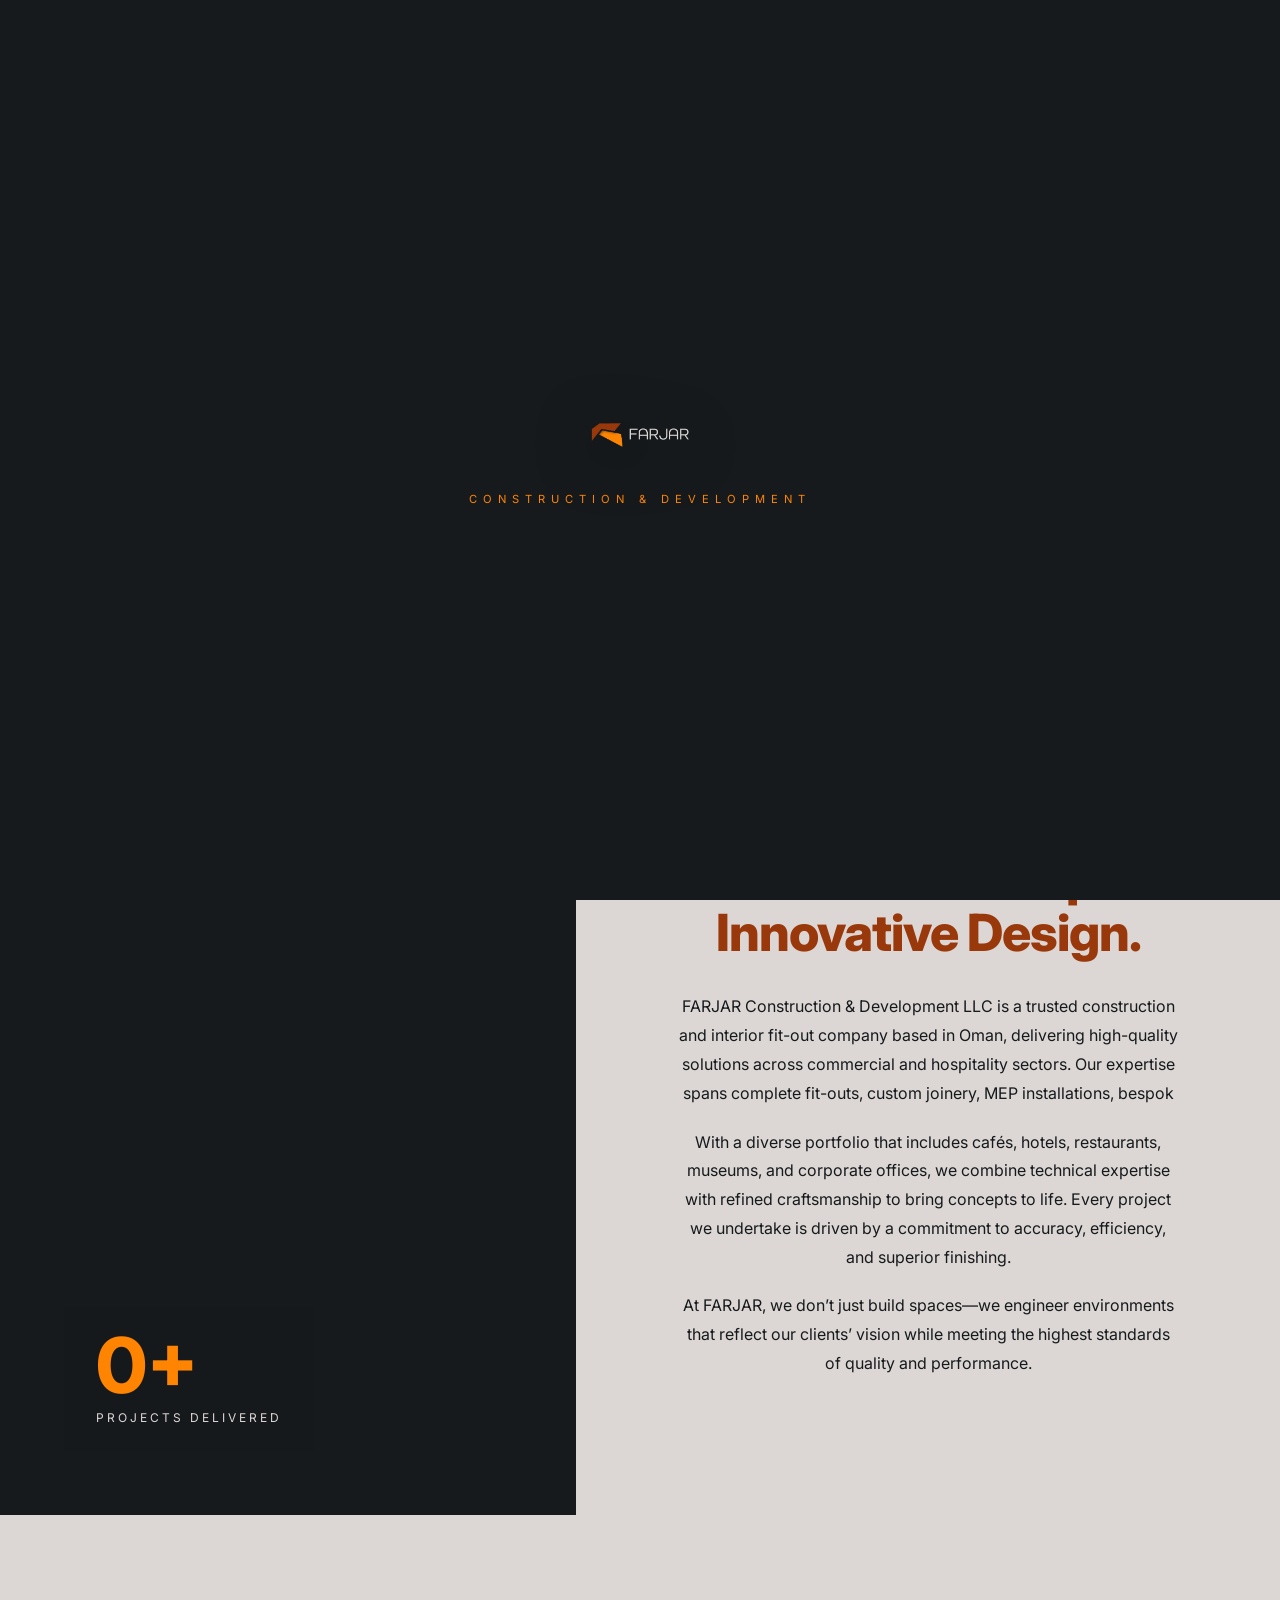
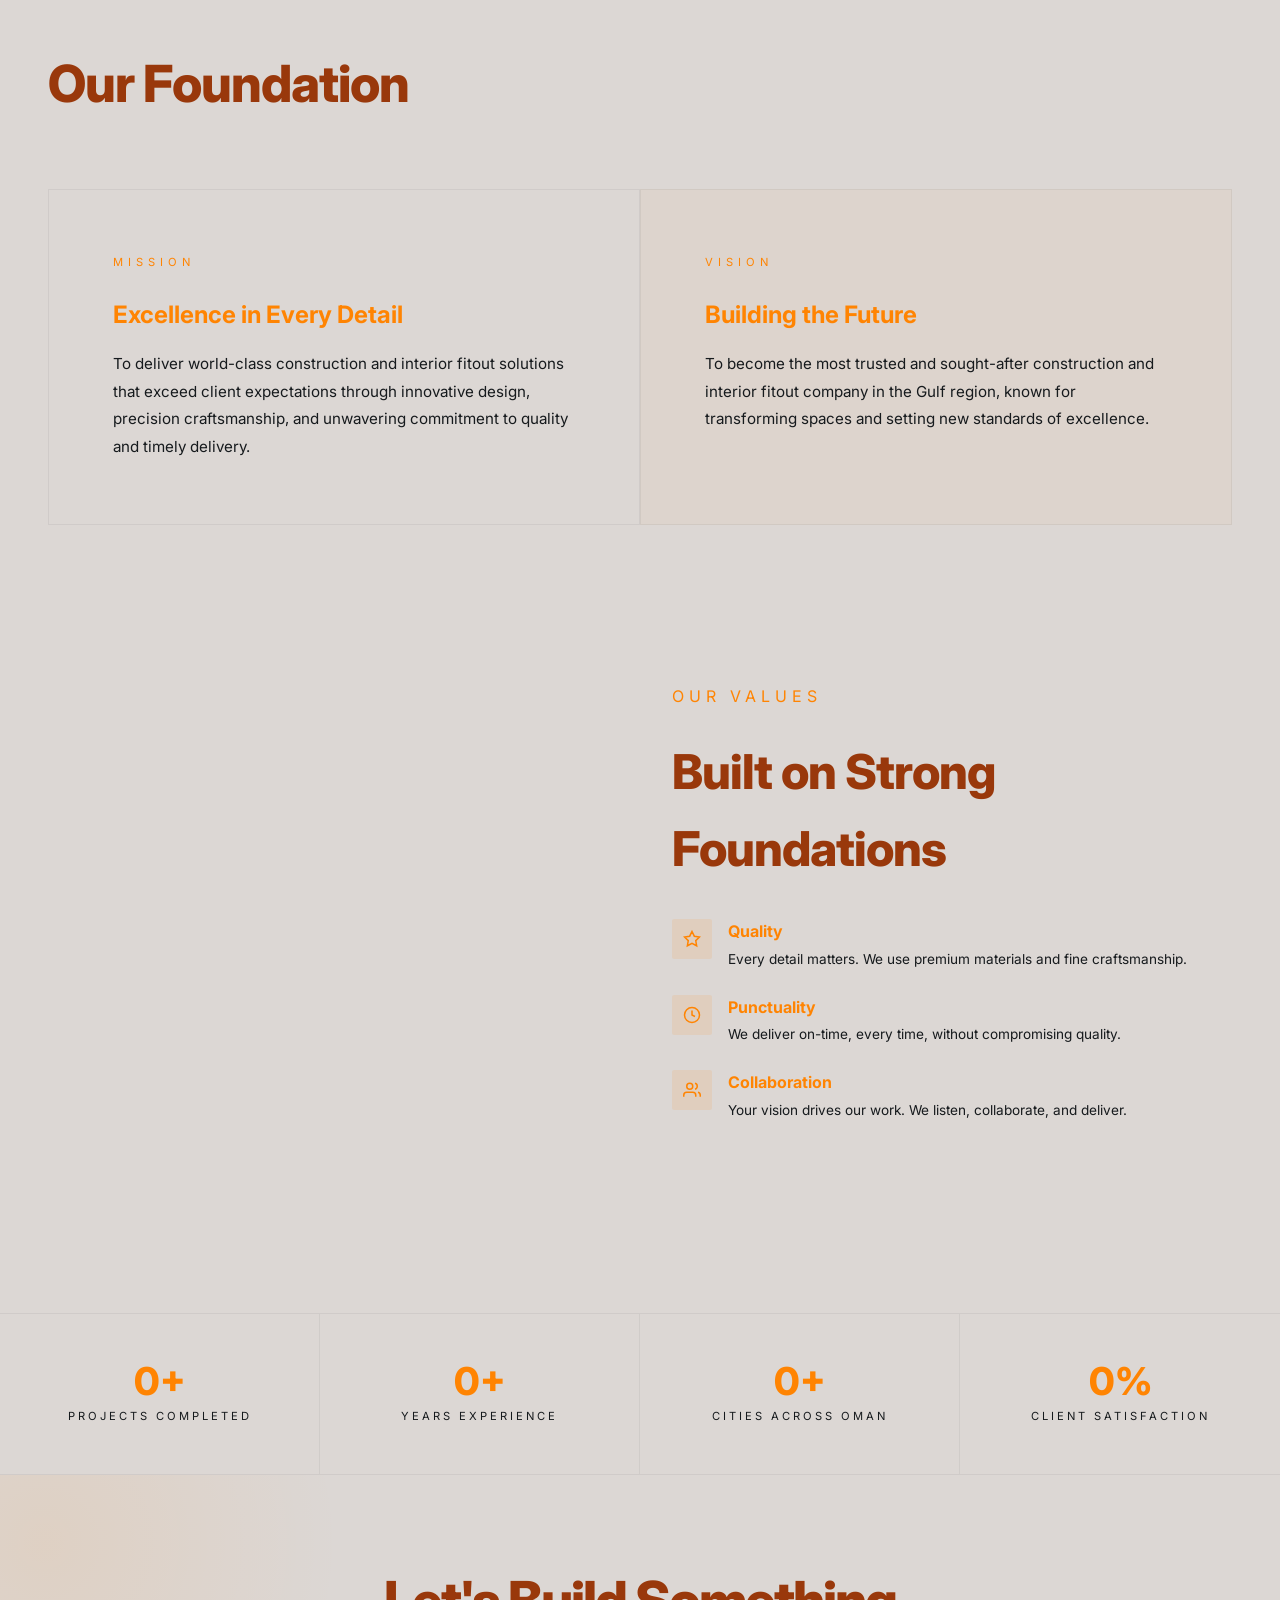
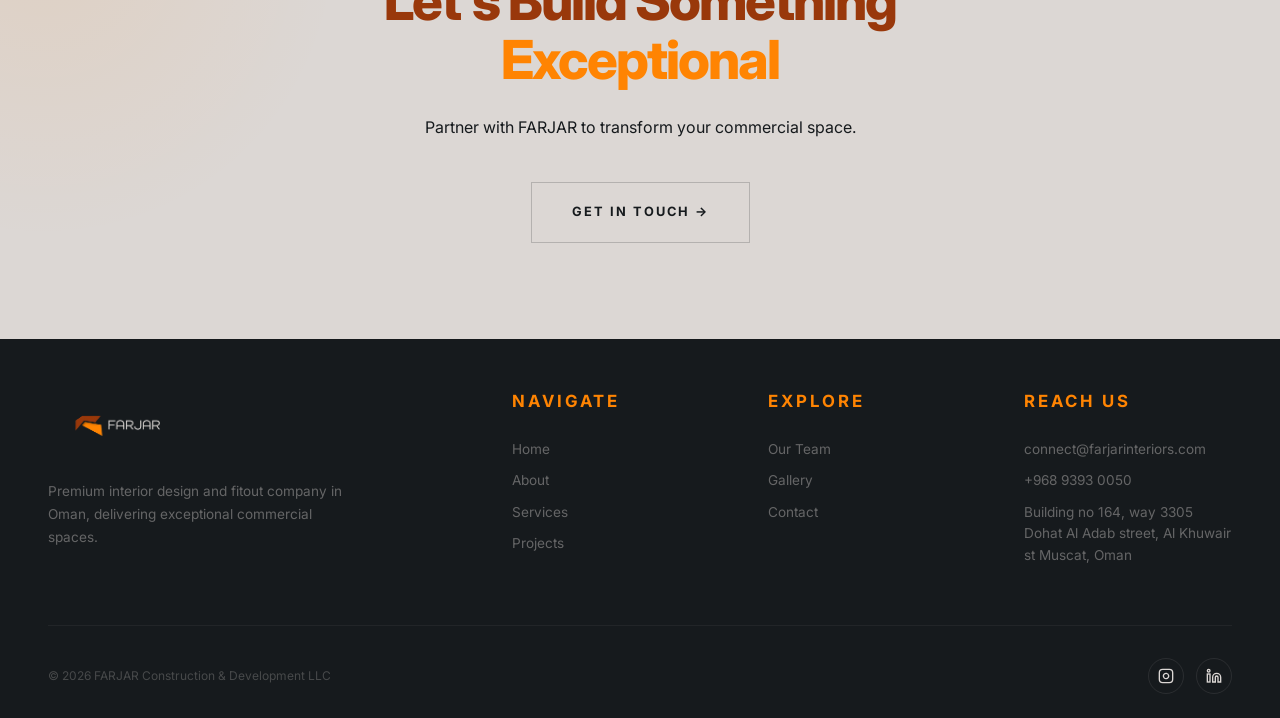
==== commit d9d56155: "Update project media mappings and gallery data pipeline. Fix broken project/gallery image references" ====
--- a/pages/about.html
+++ b/pages/about.html
@@ -27,7 +27,7 @@
   <!-- Split Story -->
   <section class="f-about">
     <div class="f-about-visual">
-      <img src="../assets/images/projects/55-azaiba/55 Azaiba 01.jpeg" alt="55 Coffee" data-parallax loading="lazy">
+      <img src="../assets/images/projects/55-azaiba/55 Azaiba 01.jpeg" alt="Fifty five coffee" data-parallax loading="lazy">
       <div class="f-about-visual-stat" data-reveal="up">
         <h3 data-count="42">0+</h3>
         <p>Projects Delivered</p>
--- a/css/style.css
+++ b/css/style.css
@@ -69,7 +69,7 @@
   transition:all 0.4s ease;
 }
 .f-navbar-logo img{
-  height:46px;
+  height:68px;
   object-fit:contain;
   filter:drop-shadow(0 2px 8px rgba(22,26,29,0.1));
 }
@@ -205,11 +205,14 @@
 }
 .f-hero-title{
   font-size:clamp(2.5rem,4.5vw,4.5rem);font-weight:800;
-  line-height:1;letter-spacing:-1.5px;
+  /* >1 so descenders aren’t clipped inside overflow:hidden masks during the reveal */
+  line-height:1.12;letter-spacing:-1.5px;
   color:#99380B;
 }
 .f-hero-title span{
   display:block;overflow:hidden;
+  /* Extra room inside the mask for g, p, y until JS sets overflow:visible */
+  padding-bottom:0.08em;
 }
 .f-hero-title span em{
   display:inline-block;font-style:normal;
@@ -393,9 +396,12 @@
   background:var(--orange);border-color:var(--orange);color:#fff;
 }
 .f-service-dots{
-  display:flex;flex-wrap:wrap;gap:0.45rem;align-items:center;
+  display:flex;flex-wrap:nowrap;gap:0.45rem;align-items:center;
   justify-content:center;
   max-width:min(100%,640px);
+  overflow-x:auto;
+  -webkit-overflow-scrolling:touch;
+  padding:0.15rem 0;
 }
 .f-service-dot{
   min-width:34px;height:34px;padding:0 0.5rem;border-radius:999px;
@@ -416,6 +422,17 @@
   color:var(--dark);
   border-color:var(--orange);
   box-shadow:0 8px 20px rgba(255,132,2,0.25);
+}
+.f-service-dot--ellipsis{
+  min-width:28px;padding:0 0.35rem;
+  font-size:0.95rem;letter-spacing:0;
+  color:rgba(22,26,29,0.45);
+  background:rgba(22,26,29,0.04);
+}
+.f-service-dot--ellipsis:hover{
+  color:rgba(22,26,29,0.85);
+  background:rgba(22,26,29,0.08);
+  border-color:rgba(22,26,29,0.2);
 }
 .f-service-item{
   position:relative;height:62vh;overflow:hidden;
@@ -688,6 +705,9 @@
   max-width:42rem;line-height:1.75;margin-top:1rem;
 }
 .f-projects-category{padding-bottom:1rem}
+/* Projects page: pagination under each category (reuses .f-service-slider-nav) */
+.f-projects-slider-stack{width:100%}
+.f-projects-slider-nav{margin-top:1.75rem;padding-bottom:0.25rem}
 
 /* === TEAM — Interactive Reveal === */
 .f-team{
@@ -975,6 +995,15 @@
 .f-contact-detail-row--single{align-items:center}
 .f-contact-detail-row--single svg{margin-top:0}
 .f-contact-details .f-contact-address{display:block;line-height:1.65}
+.f-contact-details .f-footer-social a{
+  border-color:rgba(22,26,29,0.12);
+  color:#161A1D;
+}
+.f-contact-details .f-footer-social a:hover{
+  background:var(--orange);
+  border-color:var(--orange);
+  color:var(--dark);
+}
 
 /* === FOOTER — Minimal === */
 .f-footer{
@@ -987,7 +1016,7 @@
   display:grid;grid-template-columns:2fr 1fr 1fr 1fr;
   gap:3rem;margin-bottom:3rem;
 }
-.f-footer-brand img{height:50px;margin-bottom:1.25rem}
+.f-footer-brand img{height:72px;margin-bottom:1.25rem}
 .f-footer-brand p{font-size:0.85rem;color:rgba(220,215,212,0.4);line-height:1.7;max-width:300px}
 .f-footer-col h5{
   font-size:0.7rem;letter-spacing:3px;text-transform:uppercase;
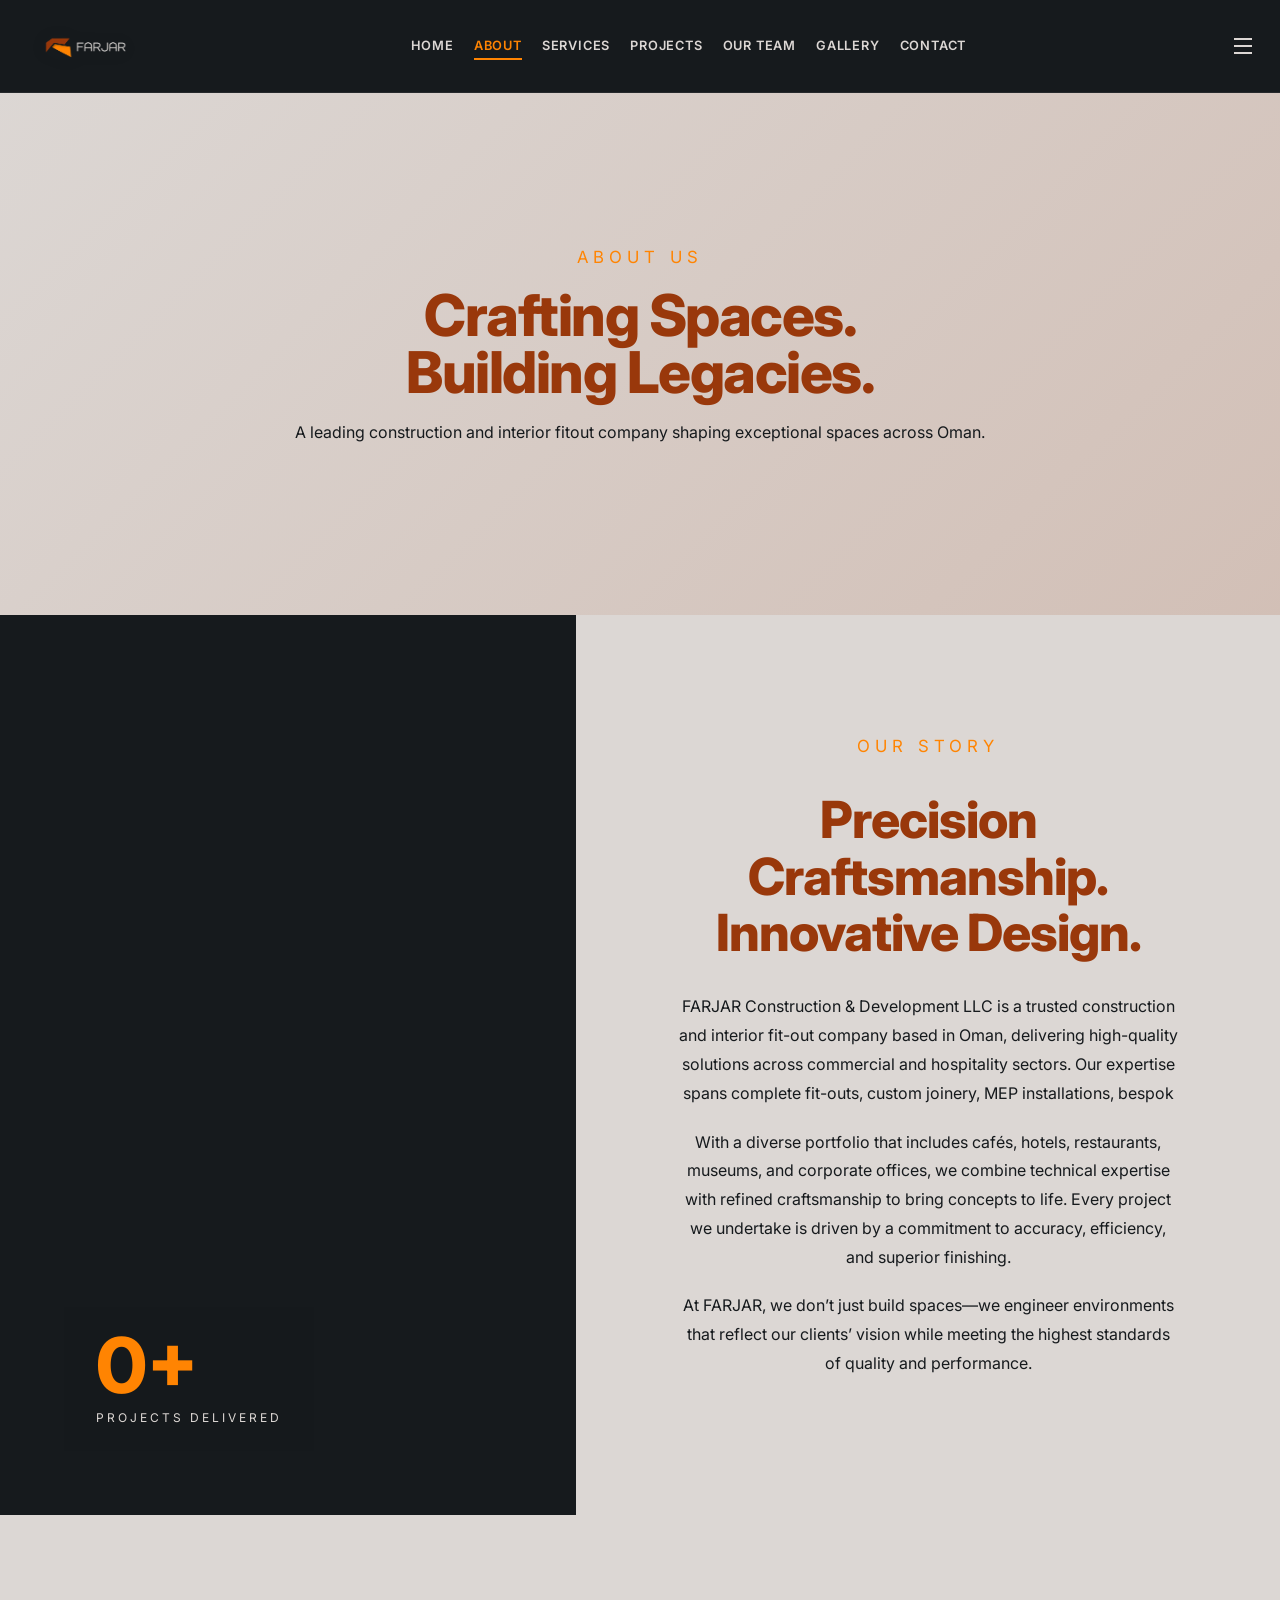
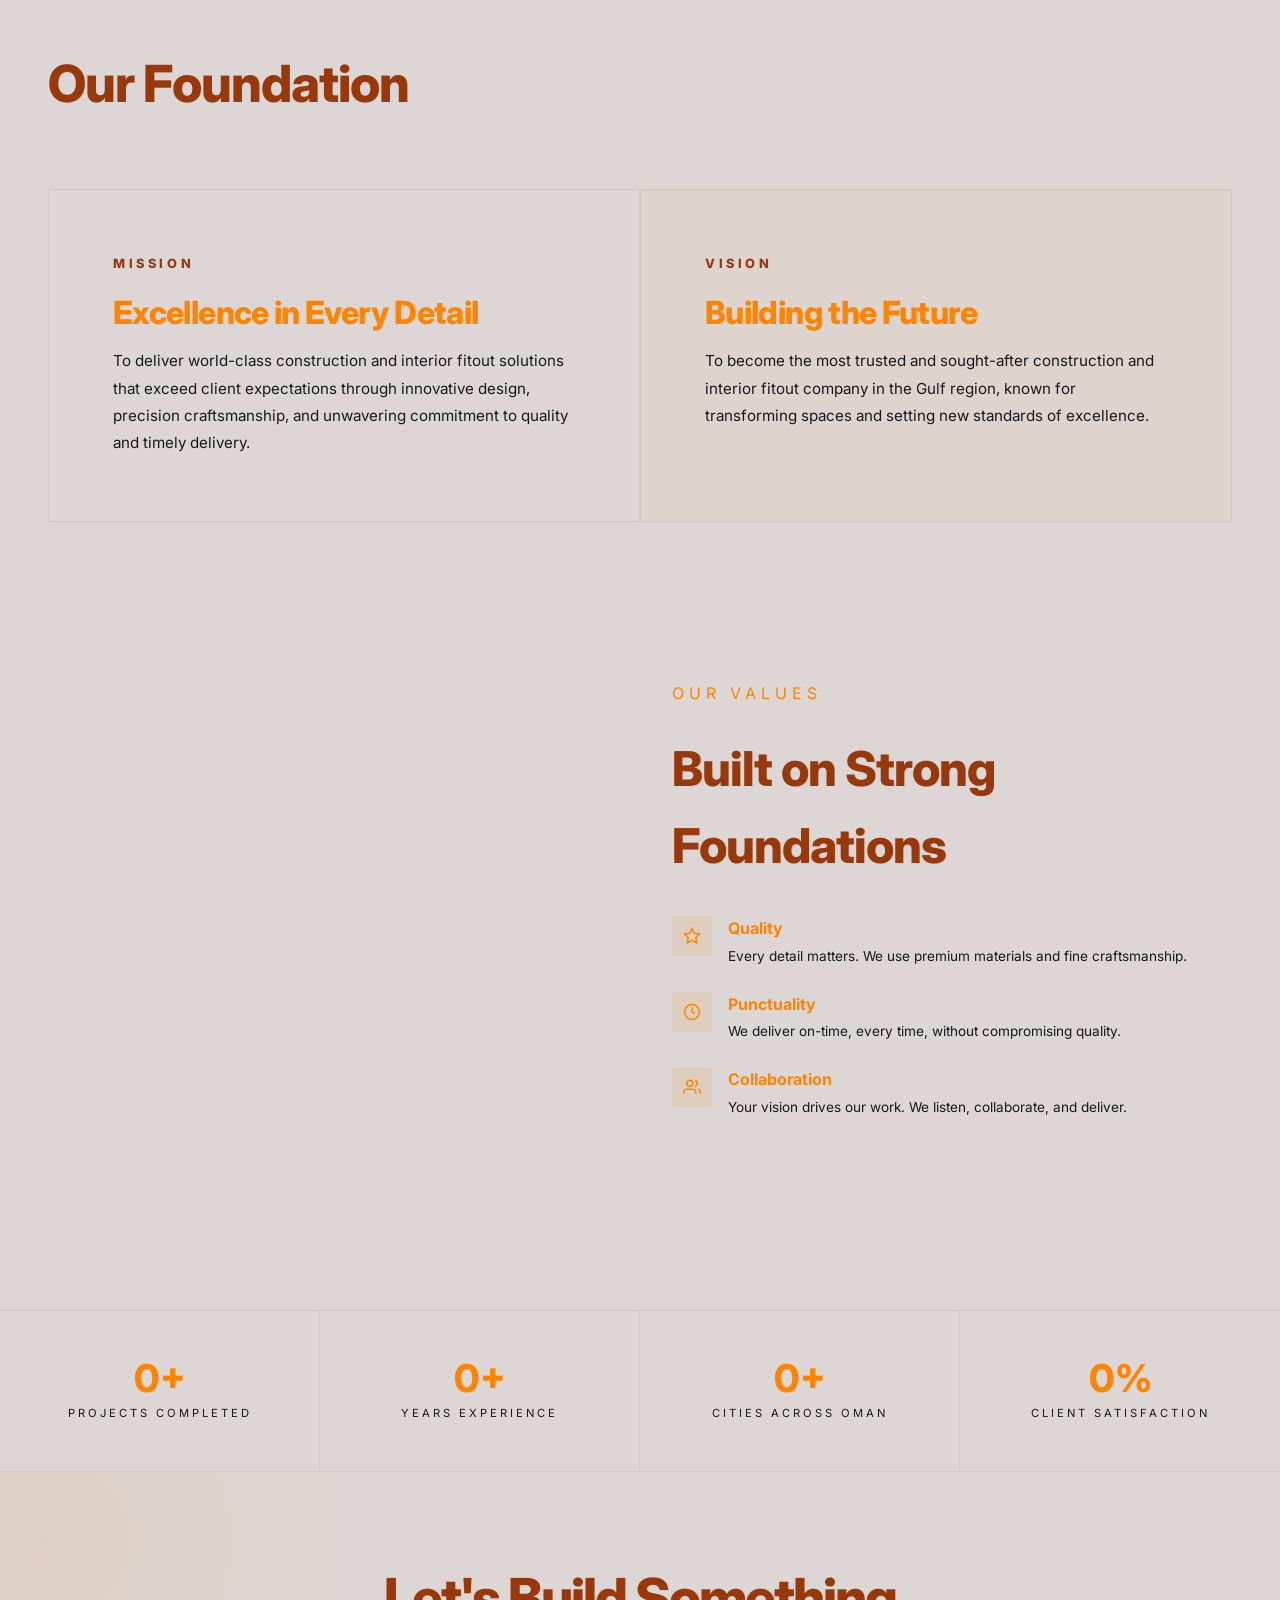
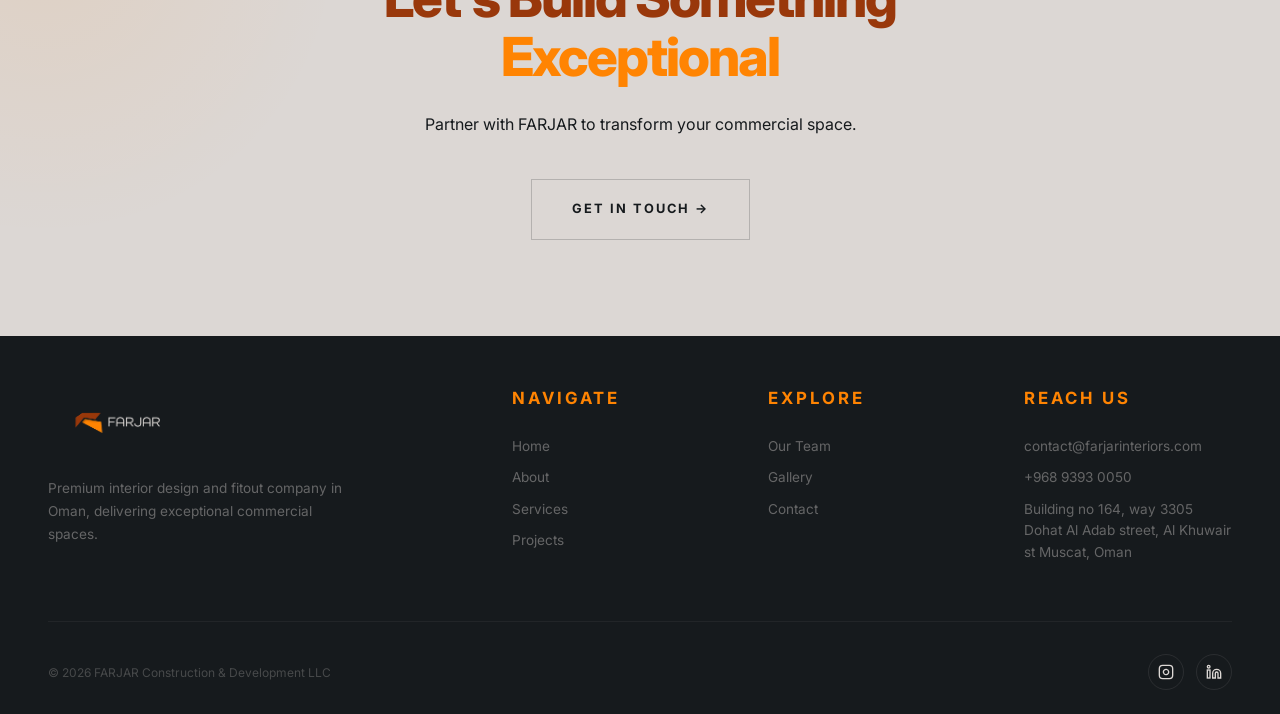
==== commit b2f43226: "Sync site updates: gallery data, pages, assets, docs, and ignore large zip Made-with: Cursor" ====
--- a/pages/about.html
+++ b/pages/about.html
@@ -27,7 +27,7 @@
   <!-- Split Story -->
   <section class="f-about">
     <div class="f-about-visual">
-      <img src="../assets/images/projects/55-azaiba/55 Azaiba 01.jpeg" alt="Fifty five coffee" data-parallax loading="lazy">
+      <img src="../assets/images/projects/55 R_Bat/Rbat-Finalrender_page-0007.jpg" alt="Fifty five coffee" data-parallax loading="lazy">
       <div class="f-about-visual-stat" data-reveal="up">
         <h3 data-count="42">0+</h3>
         <p>Projects Delivered</p>
@@ -54,13 +54,13 @@
       <h2 style="font-size:clamp(2rem,4vw,3.5rem);font-weight:800;letter-spacing:-1px;margin-bottom:4rem;color:#99380B" data-reveal="up">Our Foundation</h2>
       <div style="display:grid;grid-template-columns:1fr 1fr;gap:0;">
         <div style="padding:4rem;border:1px solid rgba(22,26,29,0.06);position:relative" data-reveal="left">
-          <span style="font-size:0.7rem;letter-spacing:5px;text-transform:uppercase;color:var(--orange);display:block;margin-bottom:1.5rem">Mission</span>
-          <h3 style="font-size:1.5rem;font-weight:700;margin-bottom:1rem;color:#FF8402">Excellence in Every Detail</h3>
+          <span style="font-size:0.8rem;font-weight:800;letter-spacing:0.28em;text-transform:uppercase;color:#99380B;display:block;margin-bottom:1.25rem">Mission</span>
+          <h3 style="font-size:clamp(1.65rem,3vw,2rem);font-weight:800;margin-bottom:1rem;line-height:1.15;letter-spacing:-0.02em;color:#FF8402">Excellence in Every Detail</h3>
           <p style="font-size:0.95rem;color:#161A1D;line-height:1.8">To deliver world-class construction and interior fitout solutions that exceed client expectations through innovative design, precision craftsmanship, and unwavering commitment to quality and timely delivery.</p>
         </div>
         <div style="padding:4rem;border:1px solid rgba(22,26,29,0.06);background:rgba(255,132,2,0.03);position:relative" data-reveal="right">
-          <span style="font-size:0.7rem;letter-spacing:5px;text-transform:uppercase;color:var(--orange);display:block;margin-bottom:1.5rem">Vision</span>
-          <h3 style="font-size:1.5rem;font-weight:700;margin-bottom:1rem;color:#FF8402">Building the Future</h3>
+          <span style="font-size:0.8rem;font-weight:800;letter-spacing:0.28em;text-transform:uppercase;color:#99380B;display:block;margin-bottom:1.25rem">Vision</span>
+          <h3 style="font-size:clamp(1.65rem,3vw,2rem);font-weight:800;margin-bottom:1rem;line-height:1.15;letter-spacing:-0.02em;color:#FF8402">Building the Future</h3>
           <p style="font-size:0.95rem;color:#161A1D;line-height:1.8">To become the most trusted and sought-after construction and interior fitout company in the Gulf region, known for transforming spaces and setting new standards of excellence.</p>
         </div>
       </div>
--- a/css/style.css
+++ b/css/style.css
@@ -286,9 +286,18 @@
 .f-about-visual{
   position:relative;overflow:hidden;
   background:var(--dark);
-}
+  min-height:0;
+}
+/* Taller than panel so scroll parallax (yPercent) never exposes --dark edges */
 .f-about-visual img{
-  width:100%;height:100%;object-fit:cover;
+  position:absolute;
+  left:0;
+  width:100%;
+  height:120%;
+  top:-10%;
+  object-fit:cover;
+  object-position:center;
+  backface-visibility:hidden;
 }
 .f-about-visual::after{
   content:none;
@@ -821,14 +830,28 @@
 }
 .f-gallery-grid{
   display:grid;
+  grid-template-columns:repeat(auto-fill,minmax(280px,1fr));
+  grid-auto-rows:280px;
+  gap:0.75rem;
+  max-width:1400px;
+  margin:0 auto;
+}
+/* Index preview: 6 tiles — large left + 2 stacked right + full-width row (no holes) */
+.f-gallery-grid.f-gallery-grid--preview{
   grid-template-columns:repeat(3,1fr);
-  grid-auto-rows:300px;
-  gap:0.5rem;
-}
-.f-gallery-grid .f-gal-item:nth-child(1){grid-column:span 2;grid-row:span 2}
-.f-gallery-grid .f-gal-item:nth-child(4){grid-row:span 2}
+  grid-template-rows:minmax(220px,28vw) minmax(220px,28vw) minmax(200px,24vw);
+  grid-auto-rows:minmax(200px,22vw);
+  max-width:1200px;
+}
+.f-gallery-grid--preview .f-gal-item:nth-child(1){grid-column:1/3;grid-row:1/3}
+.f-gallery-grid--preview .f-gal-item:nth-child(2){grid-column:3;grid-row:1}
+.f-gallery-grid--preview .f-gal-item:nth-child(3){grid-column:3;grid-row:2}
+.f-gallery-grid--preview .f-gal-item:nth-child(4){grid-column:1;grid-row:3}
+.f-gallery-grid--preview .f-gal-item:nth-child(5){grid-column:2;grid-row:3}
+.f-gallery-grid--preview .f-gal-item:nth-child(6){grid-column:3;grid-row:3}
 .f-gal-item{
   position:relative;overflow:hidden;cursor:pointer;
+  min-height:0;
   transition:transform 0.5s ease, box-shadow 0.5s ease;
   transform-style:preserve-3d;
   perspective:900px;
@@ -1224,9 +1247,18 @@
   .f-project-card{flex:0 0 85vw}
   .f-team-grid{grid-template-columns:1fr;gap:1rem}
   .f-team-member{border-right:none}
-  .f-gallery-grid{grid-template-columns:1fr 1fr;grid-auto-rows:220px}
-  .f-gallery-grid .f-gal-item:nth-child(1){grid-column:span 2;grid-row:span 1}
-  .f-gallery-grid .f-gal-item:nth-child(4){grid-row:span 1}
+  .f-gallery-grid{grid-template-columns:repeat(auto-fill,minmax(220px,1fr));grid-auto-rows:220px}
+  .f-gallery-grid.f-gallery-grid--preview{
+    grid-template-columns:1fr 1fr;
+    grid-template-rows:minmax(200px,28vh) repeat(3,minmax(180px,22vh));
+    grid-auto-rows:minmax(180px,22vh);
+  }
+  .f-gallery-grid--preview .f-gal-item:nth-child(1){grid-column:1/-1;grid-row:1}
+  .f-gallery-grid--preview .f-gal-item:nth-child(2){grid-column:1;grid-row:2}
+  .f-gallery-grid--preview .f-gal-item:nth-child(3){grid-column:2;grid-row:2}
+  .f-gallery-grid--preview .f-gal-item:nth-child(4){grid-column:1;grid-row:3}
+  .f-gallery-grid--preview .f-gal-item:nth-child(5){grid-column:2;grid-row:3}
+  .f-gallery-grid--preview .f-gal-item:nth-child(6){grid-column:1/-1;grid-row:4}
   .f-contact{grid-template-columns:1fr}
   .f-contact-map-side{height:50vh}
   .f-contact-form-side{padding:3rem 2rem}
@@ -1239,7 +1271,11 @@
   .f-nav{padding:1rem 1.5rem}
   .f-hero-title{font-size:clamp(2.5rem,12vw,4rem)}
   .f-gallery-grid{grid-template-columns:1fr;grid-auto-rows:200px}
-  .f-gallery-grid .f-gal-item:nth-child(1){grid-column:span 1}
+  .f-gallery-grid.f-gallery-grid--preview .f-gal-item:nth-child(n){
+    grid-column:1/-1;
+    grid-row:auto;
+  }
+  .f-gallery-grid.f-gallery-grid--preview{grid-auto-rows:minmax(200px,38vw)}
   .f-form-row{grid-template-columns:1fr}
   .f-footer-top{grid-template-columns:1fr}
   .f-footer-bottom{flex-direction:column;gap:1rem;text-align:center}
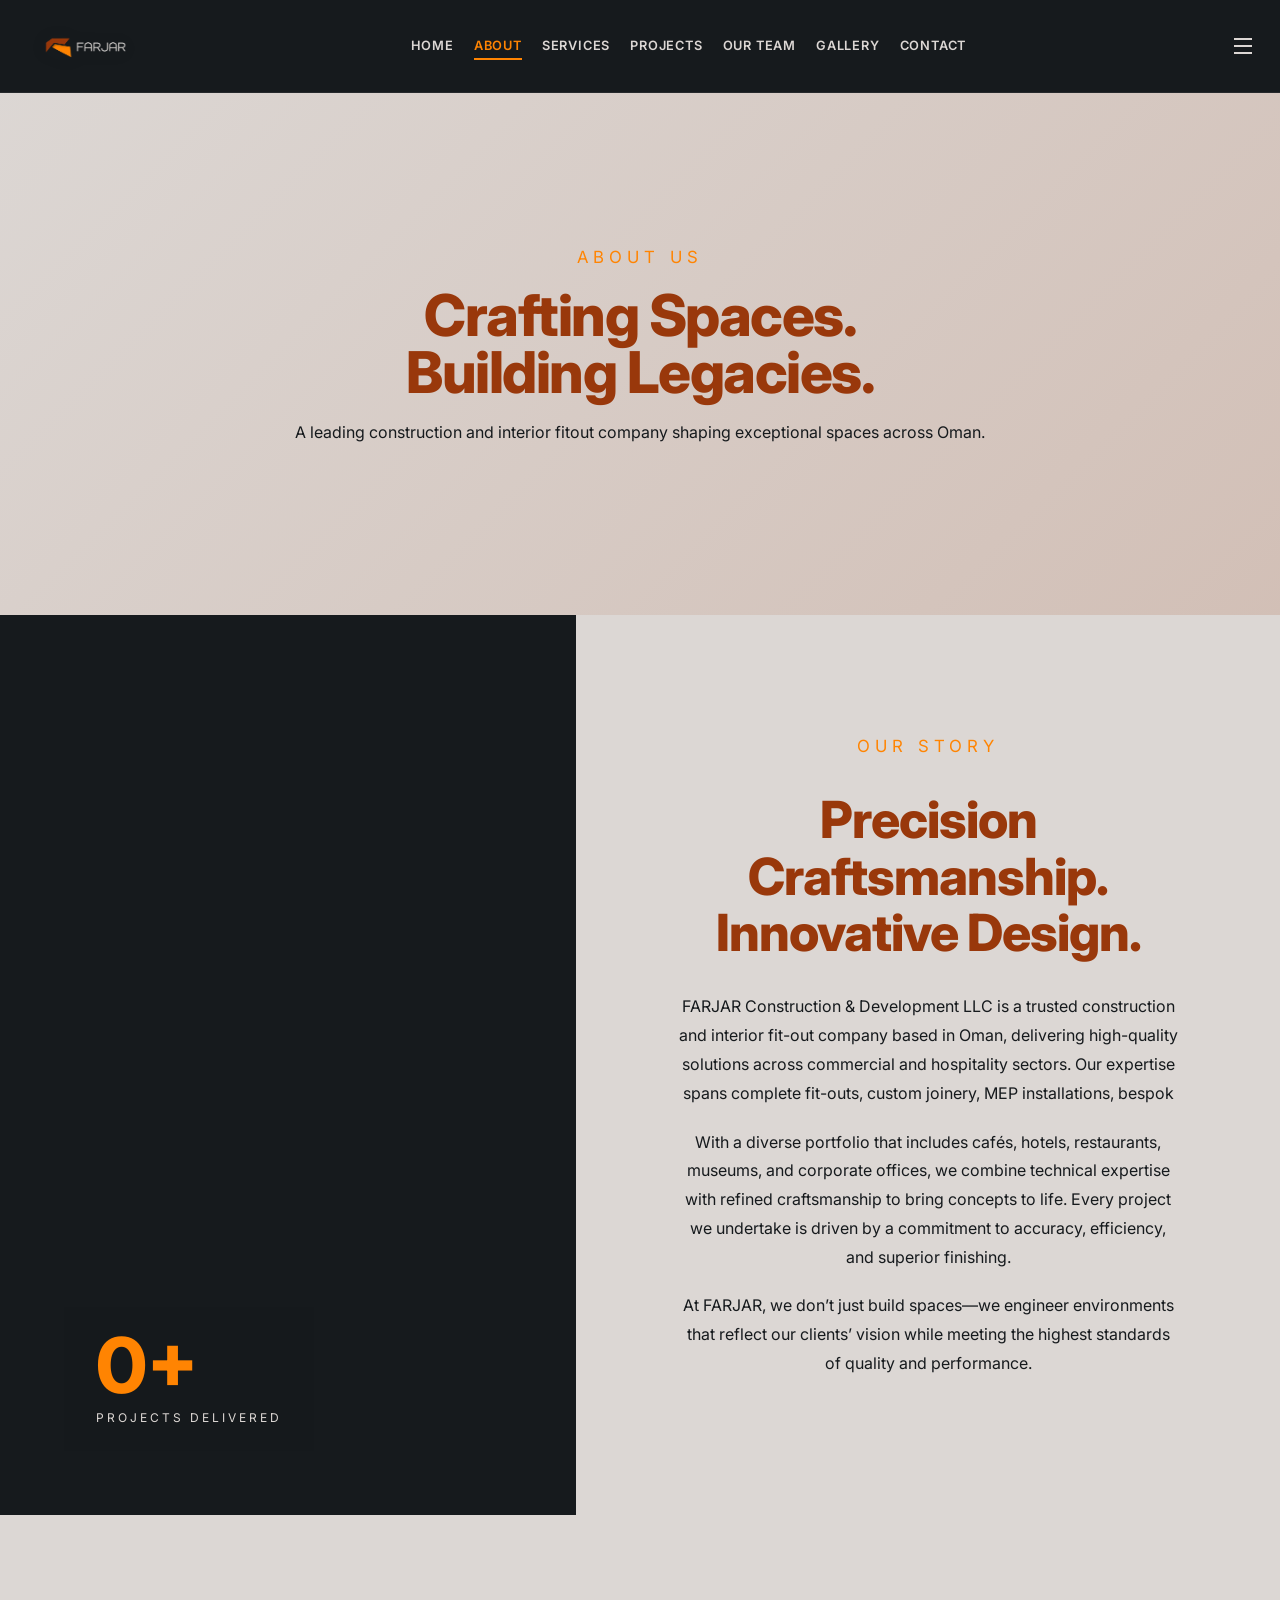
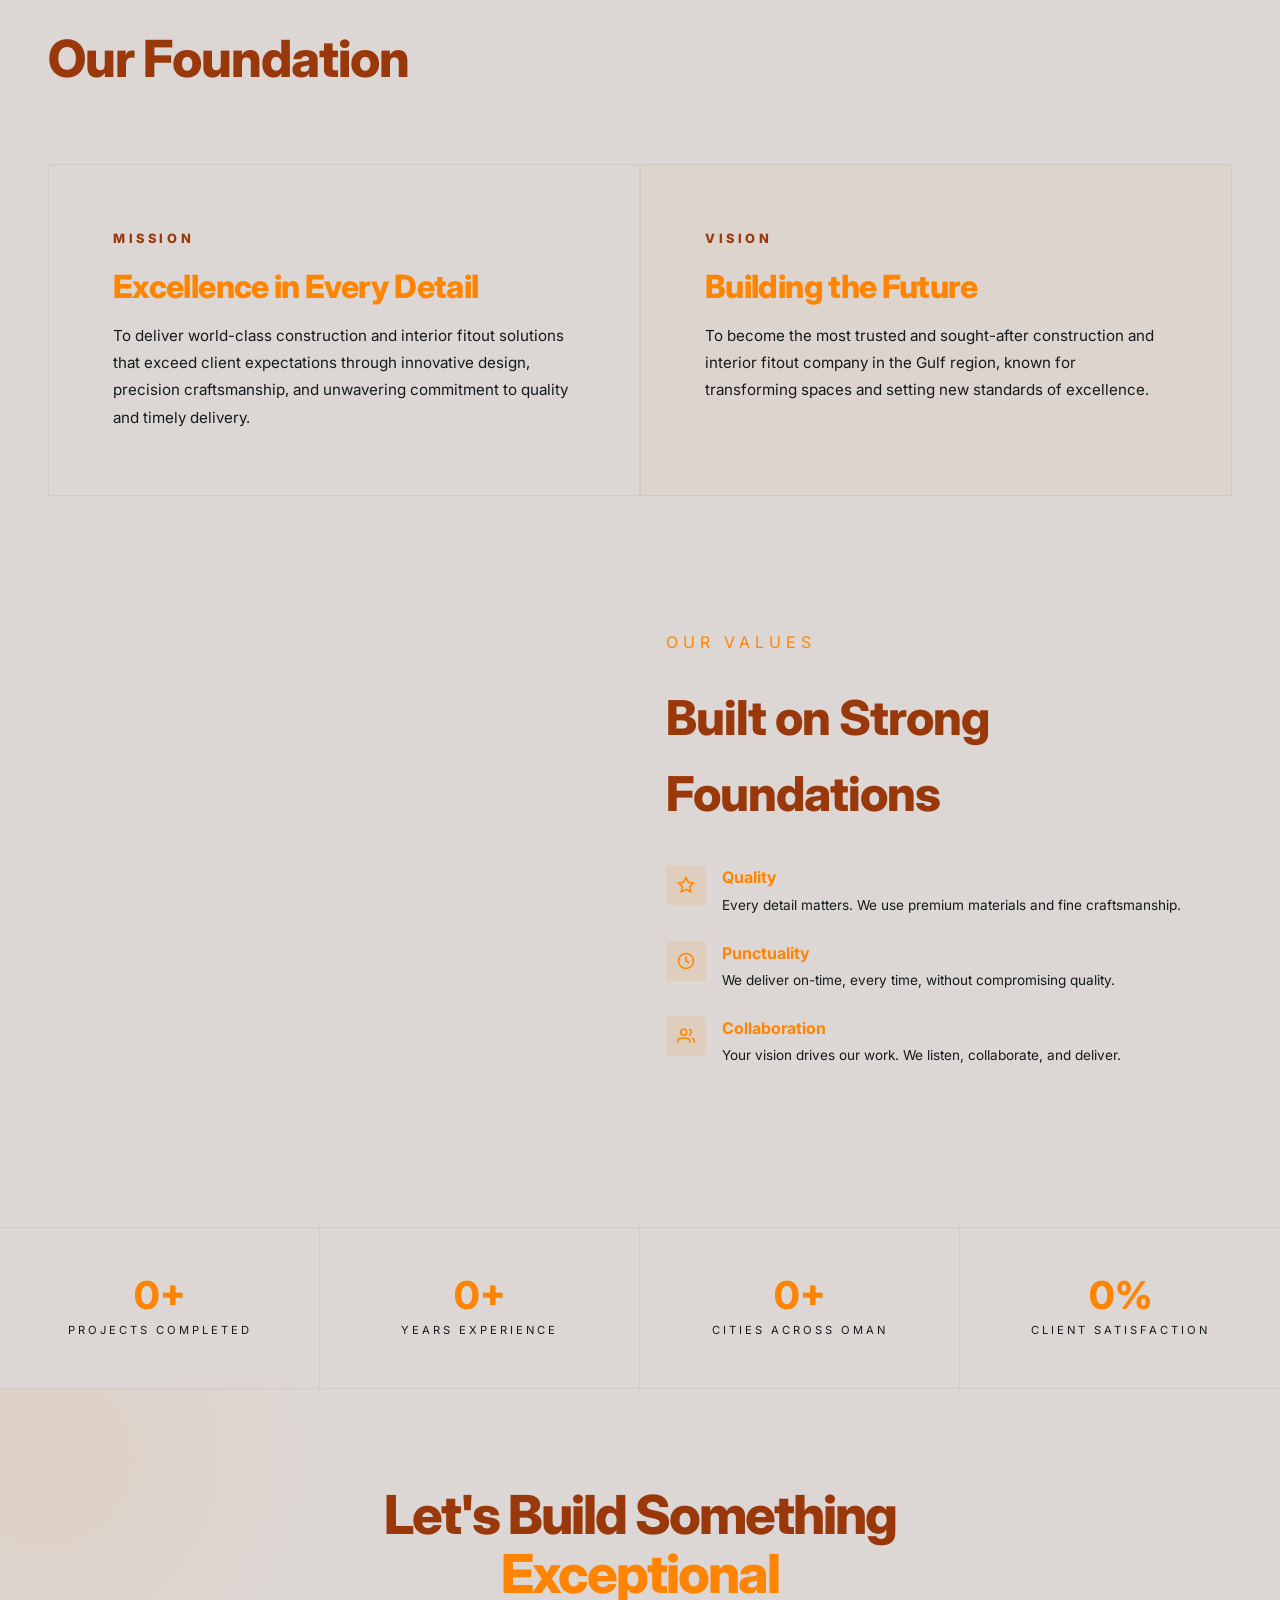
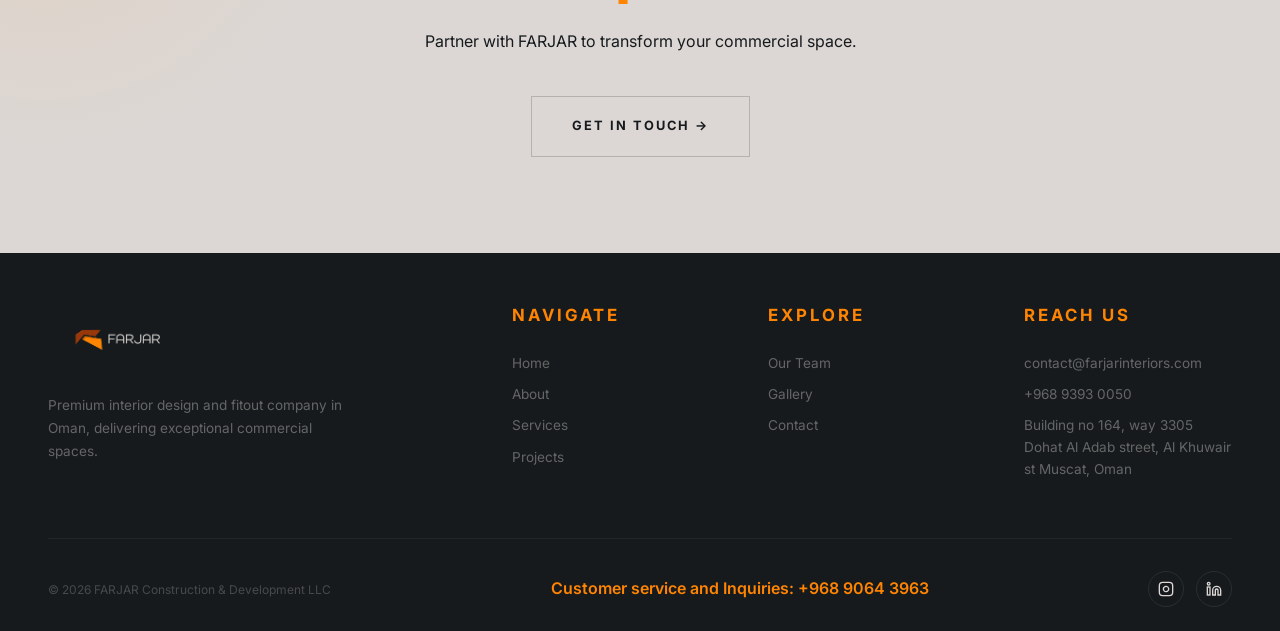
==== commit 73e8d881: "Update site content, team assets, and footer contact details. Refresh page layouts and animations wh" ====
--- a/pages/about.html
+++ b/pages/about.html
@@ -49,43 +49,43 @@
   </section>
 
   <!-- Mission / Vision — Layered Cards -->
-  <section style="padding:8rem 3rem;">
-    <div style="max-width:1200px;margin:0 auto;">
-      <h2 style="font-size:clamp(2rem,4vw,3.5rem);font-weight:800;letter-spacing:-1px;margin-bottom:4rem;color:#99380B" data-reveal="up">Our Foundation</h2>
-      <div style="display:grid;grid-template-columns:1fr 1fr;gap:0;">
-        <div style="padding:4rem;border:1px solid rgba(22,26,29,0.06);position:relative" data-reveal="left">
-          <span style="font-size:0.8rem;font-weight:800;letter-spacing:0.28em;text-transform:uppercase;color:#99380B;display:block;margin-bottom:1.25rem">Mission</span>
-          <h3 style="font-size:clamp(1.65rem,3vw,2rem);font-weight:800;margin-bottom:1rem;line-height:1.15;letter-spacing:-0.02em;color:#FF8402">Excellence in Every Detail</h3>
-          <p style="font-size:0.95rem;color:#161A1D;line-height:1.8">To deliver world-class construction and interior fitout solutions that exceed client expectations through innovative design, precision craftsmanship, and unwavering commitment to quality and timely delivery.</p>
+  <section class="f-about-foundation">
+    <div class="f-about-foundation__inner">
+      <h2 class="f-about-foundation__heading" data-reveal="up">Our Foundation</h2>
+      <div class="f-about-foundation__grid">
+        <div class="f-about-foundation__card" data-reveal="left">
+          <span class="f-about-foundation__label">Mission</span>
+          <h3 class="f-about-foundation__card-title">Excellence in Every Detail</h3>
+          <p class="f-about-foundation__card-text">To deliver world-class construction and interior fitout solutions that exceed client expectations through innovative design, precision craftsmanship, and unwavering commitment to quality and timely delivery.</p>
         </div>
-        <div style="padding:4rem;border:1px solid rgba(22,26,29,0.06);background:rgba(255,132,2,0.03);position:relative" data-reveal="right">
-          <span style="font-size:0.8rem;font-weight:800;letter-spacing:0.28em;text-transform:uppercase;color:#99380B;display:block;margin-bottom:1.25rem">Vision</span>
-          <h3 style="font-size:clamp(1.65rem,3vw,2rem);font-weight:800;margin-bottom:1rem;line-height:1.15;letter-spacing:-0.02em;color:#FF8402">Building the Future</h3>
-          <p style="font-size:0.95rem;color:#161A1D;line-height:1.8">To become the most trusted and sought-after construction and interior fitout company in the Gulf region, known for transforming spaces and setting new standards of excellence.</p>
+        <div class="f-about-foundation__card f-about-foundation__card--accent" data-reveal="right">
+          <span class="f-about-foundation__label">Vision</span>
+          <h3 class="f-about-foundation__card-title">Building the Future</h3>
+          <p class="f-about-foundation__card-text">To become the most trusted and sought-after construction and interior fitout company in the Gulf region, known for transforming spaces and setting new standards of excellence.</p>
         </div>
       </div>
     </div>
   </section>
 
   <!-- Interactive Three.js + Values -->
-  <section style="padding:0 3rem 10rem;">
-    <div style="max-width:1200px;margin:0 auto;display:grid;grid-template-columns:1fr 1fr;gap:4rem;align-items:center">
-      <div class="f-three-wrap" id="aboutThree" style="height:500px;"></div>
-      <div>
-        <span style="font-size:1rem;letter-spacing:5px;text-transform:uppercase;color:var(--orange);display:block;margin-bottom:1.5rem" data-reveal="up">Our Values</span>
-        <h2 style="font-size:clamp(2rem,4vw,3rem);font-weight:800;letter-spacing:-1px;margin-bottom:2rem;color:#99380B" data-reveal="up">Built on Strong<br>Foundations</h2>
-        <div style="display:flex;flex-direction:column;gap:1.5rem" data-stagger>
-          <div style="display:flex;gap:1rem;align-items:start">
-            <div style="width:40px;height:40px;flex-shrink:0;display:flex;align-items:center;justify-content:center;background:rgba(255,132,2,0.1);border-radius:2px"><svg width="18" height="18" viewBox="0 0 24 24" fill="none" stroke="#FF8402" stroke-width="2"><path d="M12 2l3.09 6.26L22 9.27l-5 4.87 1.18 6.88L12 17.77l-6.18 3.25L7 14.14 2 9.27l6.91-1.01L12 2z"/></svg></div>
-            <div><h4 style="font-weight:700;margin-bottom:0.25rem;color:#FF8402">Quality</h4><p style="font-size:0.85rem;color:#161A1D;line-height:1.6">Every detail matters. We use premium materials and fine craftsmanship.</p></div>
+  <section class="f-about-interactive">
+    <div class="f-about-interactive__inner">
+      <div class="f-three-wrap f-about-interactive__canvas" id="aboutThree"></div>
+      <div class="f-about-interactive__copy">
+        <span class="f-about-interactive__eyebrow" data-reveal="up">Our Values</span>
+        <h2 class="f-about-interactive__title" data-reveal="up">Built on Strong<br>Foundations</h2>
+        <div class="f-about-values-list" data-stagger>
+          <div class="f-about-value-row">
+            <div class="f-about-value-icon" aria-hidden="true"><svg width="18" height="18" viewBox="0 0 24 24" fill="none" stroke="#FF8402" stroke-width="2"><path d="M12 2l3.09 6.26L22 9.27l-5 4.87 1.18 6.88L12 17.77l-6.18 3.25L7 14.14 2 9.27l6.91-1.01L12 2z"/></svg></div>
+            <div><h4 class="f-about-value-row__h">Quality</h4><p class="f-about-value-row__p">Every detail matters. We use premium materials and fine craftsmanship.</p></div>
           </div>
-          <div style="display:flex;gap:1rem;align-items:start">
-            <div style="width:40px;height:40px;flex-shrink:0;display:flex;align-items:center;justify-content:center;background:rgba(255,132,2,0.1);border-radius:2px"><svg width="18" height="18" viewBox="0 0 24 24" fill="none" stroke="#FF8402" stroke-width="2"><circle cx="12" cy="12" r="10"/><path d="M12 6v6l4 2"/></svg></div>
-            <div><h4 style="font-weight:700;margin-bottom:0.25rem;color:#FF8402">Punctuality</h4><p style="font-size:0.85rem;color:#161A1D;line-height:1.6">We deliver on-time, every time, without compromising quality.</p></div>
+          <div class="f-about-value-row">
+            <div class="f-about-value-icon" aria-hidden="true"><svg width="18" height="18" viewBox="0 0 24 24" fill="none" stroke="#FF8402" stroke-width="2"><circle cx="12" cy="12" r="10"/><path d="M12 6v6l4 2"/></svg></div>
+            <div><h4 class="f-about-value-row__h">Punctuality</h4><p class="f-about-value-row__p">We deliver on-time, every time, without compromising quality.</p></div>
           </div>
-          <div style="display:flex;gap:1rem;align-items:start">
-            <div style="width:40px;height:40px;flex-shrink:0;display:flex;align-items:center;justify-content:center;background:rgba(255,132,2,0.1);border-radius:2px"><svg width="18" height="18" viewBox="0 0 24 24" fill="none" stroke="#FF8402" stroke-width="2"><path d="M17 21v-2a4 4 0 0 0-4-4H5a4 4 0 0 0-4 4v2"/><circle cx="9" cy="7" r="4"/><path d="M23 21v-2a4 4 0 0 0-3-3.87"/><path d="M16 3.13a4 4 0 0 1 0 7.75"/></svg></div>
-            <div><h4 style="font-weight:700;margin-bottom:0.25rem;color:#FF8402">Collaboration</h4><p style="font-size:0.85rem;color:#161A1D;line-height:1.6">Your vision drives our work. We listen, collaborate, and deliver.</p></div>
+          <div class="f-about-value-row">
+            <div class="f-about-value-icon" aria-hidden="true"><svg width="18" height="18" viewBox="0 0 24 24" fill="none" stroke="#FF8402" stroke-width="2"><path d="M17 21v-2a4 4 0 0 0-4-4H5a4 4 0 0 0-4 4v2"/><circle cx="9" cy="7" r="4"/><path d="M23 21v-2a4 4 0 0 0-3-3.87"/><path d="M16 3.13a4 4 0 0 1 0 7.75"/></svg></div>
+            <div><h4 class="f-about-value-row__h">Collaboration</h4><p class="f-about-value-row__p">Your vision drives our work. We listen, collaborate, and deliver.</p></div>
           </div>
         </div>
       </div>
@@ -102,7 +102,7 @@
 
   <!-- CTA -->
   <section class="f-cta">
-    <h2 data-reveal="up">Let's Build Something<br><span style="color:var(--orange)">Exceptional</span></h2>
+    <h2 data-reveal="up">Let's Build Something<br><span class="f-text-orange">Exceptional</span></h2>
     <p data-reveal="up">Partner with FARJAR to transform your commercial space.</p>
     <a href="https://api.whatsapp.com/send?phone=96893930050" target="_blank" rel="noopener noreferrer" data-reveal="up"><span>Get In Touch →</span></a>
   </section>
--- a/css/style.css
+++ b/css/style.css
@@ -10,6 +10,23 @@
   --orange: #FF8402;
   --font:   'Inter', sans-serif;
 }
+
+/* --- Small utilities (avoid repeated inline styles; same visuals as previous inline rules) --- */
+.f-section-eyebrow{
+  font-size:0.7rem;letter-spacing:5px;text-transform:uppercase;
+  color:var(--orange);display:block;margin-bottom:1rem;
+}
+.f-outline-cta-label{
+  font-size:0.75rem;letter-spacing:2px;text-transform:uppercase;
+  padding:0.75rem 1.5rem;border:1px solid rgba(22,26,29,0.2);color:var(--dark);
+}
+.f-section-cta-wrap{text-align:center;margin-top:3rem;}
+.f-scroll-progress{
+  position:fixed;top:0;left:0;height:3px;width:0%;
+  background:linear-gradient(90deg,var(--orange),var(--brown));
+  z-index:10001;transition:width 0.1s ease;
+}
+.f-text-orange{color:var(--orange);}
 
 /* === RESET === */
 *,*::before,*::after{margin:0;padding:0;box-sizing:border-box}
@@ -159,16 +176,11 @@
   font-size:1.05rem !important;
 }
 
-.f-services span[data-reveal][style*="letter-spacing:5px"],
-.f-services span[data-reveal][style*="letter-spacing: 5px"],
-.f-projects span[data-reveal][style*="letter-spacing:5px"],
-.f-projects span[data-reveal][style*="letter-spacing: 5px"],
-.f-gallery span[data-reveal][style*="letter-spacing:5px"],
-.f-gallery span[data-reveal][style*="letter-spacing: 5px"],
-.f-team span[data-reveal][style*="letter-spacing:5px"],
-.f-team span[data-reveal][style*="letter-spacing: 5px"],
-.f-contact span[data-reveal][style*="letter-spacing:5px"],
-.f-contact span[data-reveal][style*="letter-spacing: 5px"]{
+.f-services .f-section-eyebrow,
+.f-projects .f-section-eyebrow,
+.f-gallery .f-section-eyebrow,
+.f-team .f-section-eyebrow,
+.f-contact .f-section-eyebrow{
   font-size:1.15rem !important;
 }
 
@@ -223,7 +235,7 @@
   max-width:380px;margin-top:2rem;line-height:1.8;
 }
 .f-hero-cta{
-  margin-top:2.5rem;display:flex;align-items:center;gap:1rem;
+  margin-top:2.5rem;display:flex;align-items:center;gap:1rem;flex-wrap:wrap;
 }
 .f-hero-cta a{
   display:inline-flex;align-items:center;gap:0.5rem;
@@ -243,6 +255,8 @@
 .f-hero-cta a:hover::before{transform:translateX(0)}
 .f-hero-cta a span{position:relative;z-index:1}
 .f-hero-cta a:hover{border-color:var(--orange);color:#fff}
+.f-hero-cta.f-hero-cta--flush{margin:0;}
+.f-hero-cta.f-hero-cta--inline-flex{margin:0;display:inline-flex;}
 
 /* Scroll indicator */
 .f-scroll-cue{
@@ -753,7 +767,19 @@
   background:linear-gradient(135deg,var(--brown),var(--dark));
   display:flex;align-items:center;justify-content:center;
 }
+.f-team-member-photo{
+  position:absolute;inset:0;width:100%;height:100%;
+  object-fit:cover;object-position:center 20%;
+  z-index:0;
+}
+.f-team-member-bg:has(.f-team-member-photo){
+  background:var(--dark);
+}
+.f-team-member-bg:has(.f-team-member-photo) svg{
+  display:none;
+}
 .f-team-member-bg svg{
+  position:relative;z-index:1;
   width:60px;height:60px;opacity:0.15;
 }
 .f-team-member-bio{
@@ -765,17 +791,17 @@
   opacity:0.9;
   transition:all 0.45s cubic-bezier(0.77,0,0.175,1);
   border:1px solid rgba(220,215,212,0.12);
-  backdrop-filter:blur(6px) saturate(1.08);
+  border-top:none;
 }
 .f-team-member:hover .f-team-member-bio{
   transform:translateY(0);
   opacity:1;
   background:linear-gradient(to top,rgba(22,26,29,0.76) 0%,rgba(22,26,29,0.34) 58%,rgba(22,26,29,0.12) 100%);
   border-color:rgba(255,132,2,0.35);
+  border-top:none;
   box-shadow:
     0 16px 36px rgba(22,26,29,0.38),
-    0 0 22px rgba(255,132,2,0.2),
-    inset 0 1px 0 rgba(220,215,212,0.2);
+    0 0 22px rgba(255,132,2,0.2);
 }
 .f-team-member-name{
   font-size:1.35rem;font-weight:700;margin-bottom:0.35rem;
@@ -1114,6 +1140,100 @@
   overflow:hidden;
 }
 .f-three-wrap canvas{display:block;width:100%!important;height:100%!important}
+
+/* === ABOUT PAGE — Foundation + interactive (layout in CSS for breakpoints) === */
+.f-about-foundation{
+  padding:clamp(3.5rem,8vw,8rem) clamp(1.25rem,4vw,3rem);
+}
+.f-about-foundation__inner{max-width:1200px;margin:0 auto;}
+.f-about-foundation__heading{
+  font-size:clamp(2rem,4vw,3.5rem);font-weight:800;letter-spacing:-1px;
+  margin-bottom:clamp(2rem,5vw,4rem);color:#99380B;
+}
+.f-about-foundation__grid{
+  display:grid;grid-template-columns:1fr 1fr;gap:0;
+}
+.f-about-foundation__card{
+  padding:clamp(1.75rem,5vw,4rem);
+  border:1px solid rgba(22,26,29,0.06);position:relative;
+}
+.f-about-foundation__card--accent{background:rgba(255,132,2,0.03);}
+.f-about-foundation__label{
+  font-size:0.8rem;font-weight:800;letter-spacing:0.28em;text-transform:uppercase;
+  color:#99380B;display:block;margin-bottom:1.25rem;
+}
+.f-about-foundation__card-title{
+  font-size:clamp(1.65rem,3vw,2rem);font-weight:800;margin-bottom:1rem;
+  line-height:1.15;letter-spacing:-0.02em;color:#FF8402;
+}
+.f-about-foundation__card-text{font-size:0.95rem;color:#161A1D;line-height:1.8;}
+
+.f-about-interactive{
+  padding:0 clamp(1.25rem,4vw,3rem) clamp(4rem,10vw,10rem);
+}
+.f-about-interactive__inner{
+  max-width:1200px;margin:0 auto;
+  display:grid;grid-template-columns:1fr 1fr;
+  gap:clamp(1.5rem,4vw,4rem);align-items:center;
+}
+.f-about-interactive__canvas{
+  min-height:280px;
+  height:clamp(300px,42vw,500px);
+}
+.f-about-interactive__eyebrow{
+  font-size:clamp(0.85rem,2.5vw,1rem);letter-spacing:5px;text-transform:uppercase;
+  color:var(--orange);display:block;margin-bottom:1.5rem;
+}
+.f-about-interactive__title{
+  font-size:clamp(2rem,4vw,3rem);font-weight:800;letter-spacing:-1px;
+  margin-bottom:2rem;color:#99380B;
+}
+.f-about-values-list{display:flex;flex-direction:column;gap:1.5rem;}
+.f-about-value-row{display:flex;gap:1rem;align-items:flex-start;}
+.f-about-value-icon{
+  width:40px;height:40px;flex-shrink:0;display:flex;
+  align-items:center;justify-content:center;
+  background:rgba(255,132,2,0.1);border-radius:2px;
+}
+.f-about-value-row__h{font-weight:700;margin-bottom:0.25rem;color:#FF8402;}
+.f-about-value-row__p{font-size:0.85rem;color:#161A1D;line-height:1.6;}
+
+/* === SERVICES PAGE — Three.js + intro split === */
+.f-services-intro{
+  display:grid;grid-template-columns:1fr 1fr;
+  min-height:min(80vh,56rem);
+}
+.f-services-intro__viz{
+  min-height:min(60vh,32rem);
+  background:var(--dark);
+}
+.f-services-intro__content{
+  padding:clamp(2.5rem,8vw,6rem) clamp(1.5rem,5vw,4rem);
+  display:flex;flex-direction:column;justify-content:center;
+}
+.f-services-intro__eyebrow{
+  font-size:0.7rem;letter-spacing:5px;text-transform:uppercase;
+  color:var(--orange);display:block;margin-bottom:1.5rem;
+}
+.f-services-intro__title{
+  font-size:clamp(2rem,4vw,3.5rem);font-weight:800;letter-spacing:-1px;
+  margin-bottom:2rem;color:#99380B;
+}
+.f-services-intro__lead{
+  font-size:1rem;color:#161A1D;line-height:1.8;max-width:450px;
+}
+.f-services-intro__cta{
+  display:inline-flex;align-items:center;gap:0.5rem;margin-top:2rem;
+  padding:1rem 2rem;font-size:0.8rem;font-weight:600;letter-spacing:2px;
+  text-transform:uppercase;background:var(--orange);color:var(--dark);
+  align-self:flex-start;transition:background 0.3s ease,color 0.3s ease;border:none;
+}
+.f-services-intro__cta:hover{background:#99380B;color:var(--beige);}
+
+/* Home contact: roomier desktop padding without blocking mobile rules */
+@media(min-width:1025px){
+  .f-contact-form-side--splash{padding:6rem 4rem;}
+}
 
 /* === PAGE HEADER — Cinematic === */
 .f-page-hero{
@@ -1265,10 +1385,17 @@
   .f-footer-top{grid-template-columns:1fr 1fr}
   .f-stats{grid-template-columns:1fr 1fr}
   .f-stat{border-bottom:1px solid rgba(22,26,29,0.06)}
-  .f-page-hero{margin-top:4.4rem}
+  .f-page-hero{margin-top:4.4rem;padding-left:clamp(1rem,3vw,3rem);padding-right:clamp(1rem,3vw,3rem)}
+  .f-services,.f-team,.f-gallery,.f-cta{padding-left:clamp(1rem,3vw,3rem);padding-right:clamp(1rem,3vw,3rem)}
+  .f-about-foundation__grid{grid-template-columns:1fr;}
+  .f-about-interactive__inner{grid-template-columns:1fr;gap:2rem;}
+  .f-services-intro{grid-template-columns:1fr;min-height:0;}
+  .f-services-intro__viz{min-height:42vh;}
+  .f-about-visual-stat{left:clamp(1rem,4vw,2rem);bottom:clamp(1.5rem,4vw,4rem);padding:1.25rem 1.5rem;}
 }
 @media(max-width:640px){
-  .f-nav{padding:1rem 1.5rem}
+  .f-navbar{padding-left:clamp(0.65rem,3vw,1.25rem);padding-right:clamp(0.65rem,3vw,1.25rem)}
+  .f-navbar-logo img{height:clamp(50px,14vw,68px)}
   .f-hero-title{font-size:clamp(2.5rem,12vw,4rem)}
   .f-gallery-grid{grid-template-columns:1fr;grid-auto-rows:200px}
   .f-gallery-grid.f-gallery-grid--preview .f-gal-item:nth-child(n){
@@ -1282,7 +1409,25 @@
   .f-stats{grid-template-columns:1fr}
   .f-team-member{height:400px}
   .f-services{padding:4.5rem 1.5rem}
-  .f-page-hero{margin-top:4.1rem}
+  .f-page-hero{margin-top:4.1rem;padding:2rem clamp(1rem,4vw,3rem);height:auto;min-height:52vh}
+  .f-page-hero-content h1{font-size:clamp(2rem,9vw,3.2rem)}
+  .f-about-interactive__canvas{height:min(58vw,360px);min-height:220px}
+  .f-footer{padding:2.5rem clamp(1rem,4vw,3rem) 1.25rem}
+  .f-cta{padding:clamp(3rem,12vw,6rem) clamp(1rem,4vw,3rem)}
+  .f-projects-scroll{padding:0 clamp(1rem,4vw,3rem) clamp(3rem,8vw,6rem)}
+  .f-projects-header{padding:0 clamp(1rem,4vw,3rem) clamp(2.5rem,6vw,4rem)}
+  .f-stat{padding:clamp(2rem,6vw,3rem) 1rem}
+  .f-project-name{font-size:clamp(1.2rem,5vw,1.8rem)}
+  .f-project-info{padding:clamp(1.25rem,4vw,3rem)}
+  .f-project-card{height:min(65vh,28rem)}
+  .f-gallery-view-close{top:1rem;right:1rem;width:44px;height:44px}
+  .f-gallery-view-nav.prev{left:0.75rem}
+  .f-gallery-view-nav.next{right:0.75rem}
+  .f-contact-map-overlay{padding:clamp(1rem,4vw,1.5rem);max-height:min(50vh,20rem);overflow-y:auto}
+  .f-hero-left{padding:4rem clamp(1rem,4vw,2rem) 3.25rem}
+  .f-scroll-cue{left:clamp(1rem,4vw,2rem);bottom:clamp(1.5rem,5vw,3rem)}
+  .f-about-content{padding:2.5rem 1.25rem}
+  .f-team,.f-gallery{padding:4rem 1.25rem}
   .f-services--card-grid .f-service-stack{
     grid-template-columns:1fr;
     gap:1rem;
